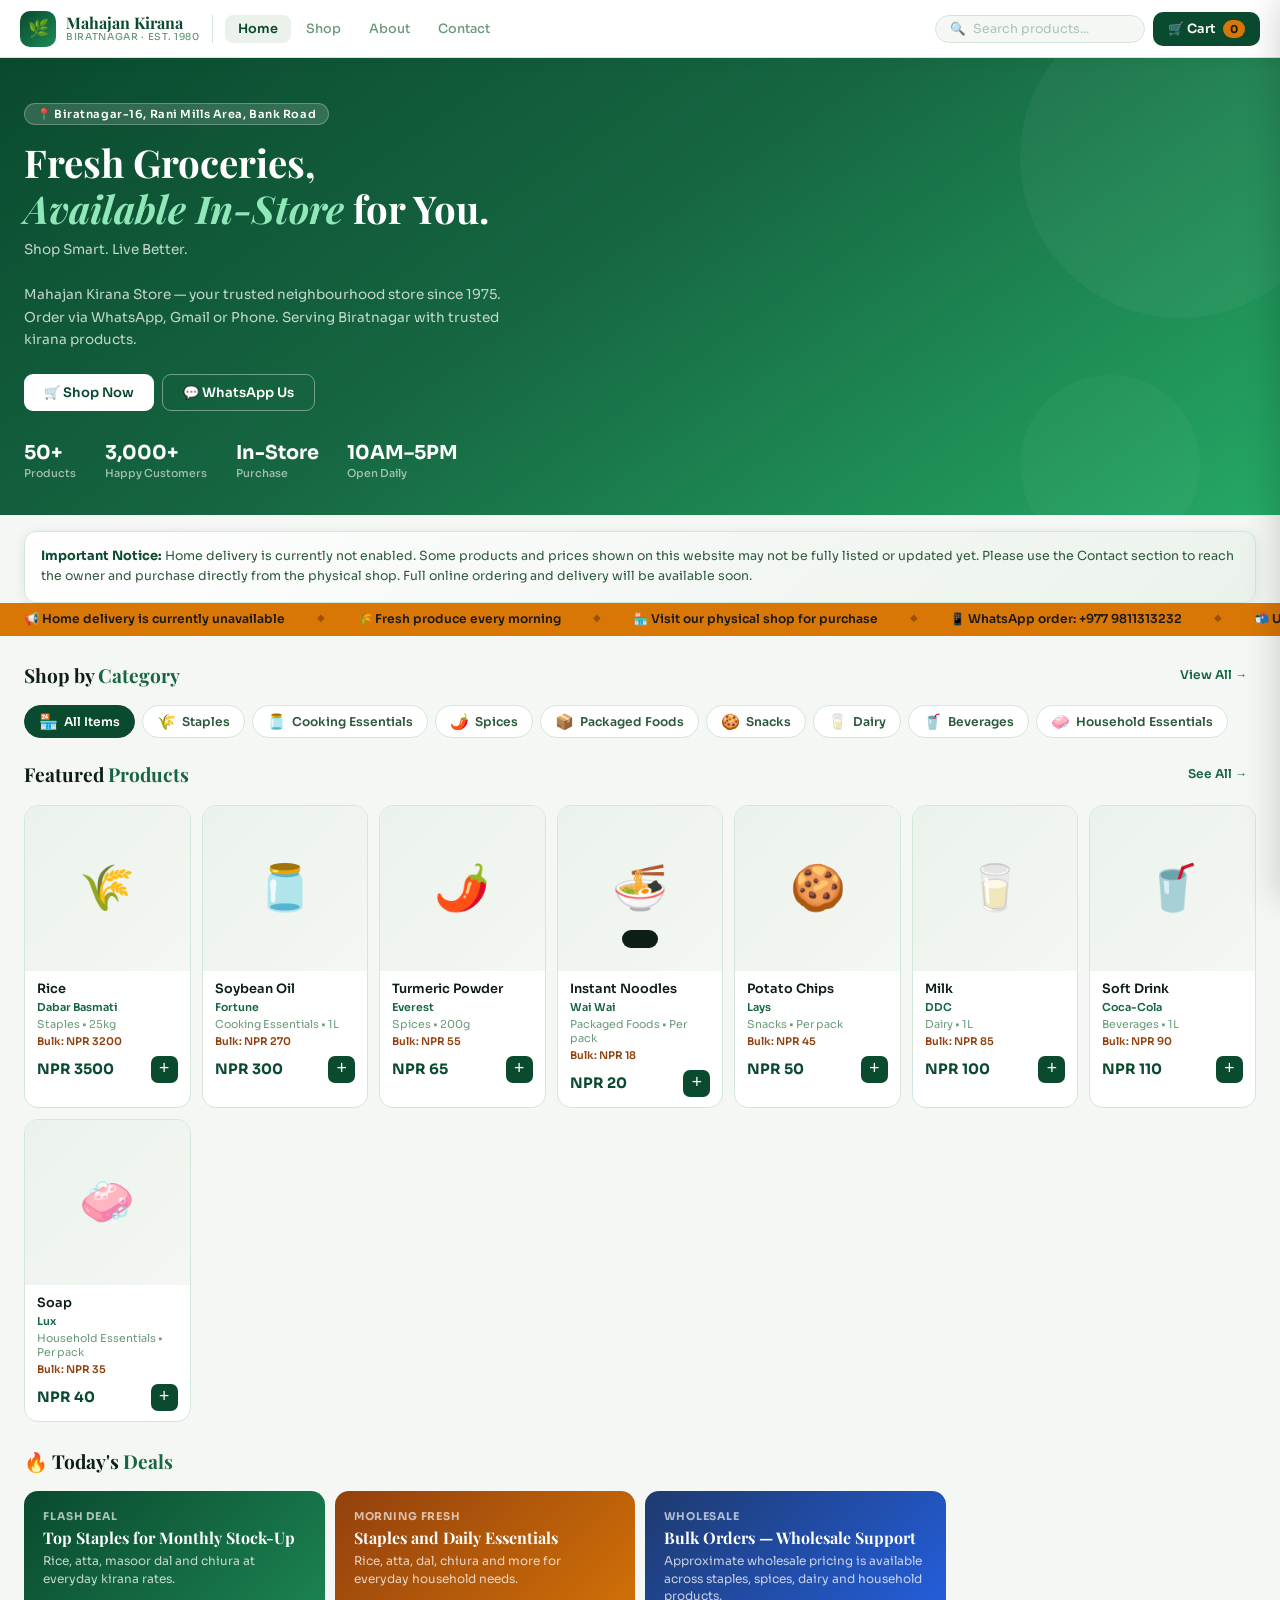
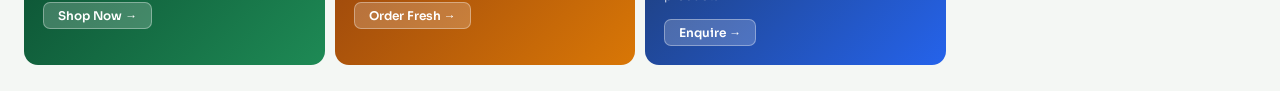
==== index.html @ 5256c262 "first commit" ====
﻿<!DOCTYPE html>
<html lang="en">
<head>
<meta charset="UTF-8">
<meta name="viewport" content="width=device-width, initial-scale=1.0">
<title>Mahajan Kirana Store | Trusted Kirana Shop in Biratnagar</title>
<meta name="description" content="Mahajan Kirana Store is a trusted neighborhood kirana shop in Biratnagar. Browse products, check prices, and contact the owner for in-store purchase and custom orders.">
<meta name="keywords" content="Mahajan Kirana Store, Kirana Store Biratnagar, Grocery Shop Biratnagar, Nepal Kirana, Daily Essentials, Wholesale Grocery">
<meta name="author" content="Mahajan Kirana Store">
<meta name="robots" content="index, follow, max-image-preview:large">
<meta name="theme-color" content="#0A4A2F">
<link rel="canonical" href="index.html">

<meta property="og:type" content="website">
<meta property="og:site_name" content="Mahajan Kirana Store">
<meta property="og:title" content="Mahajan Kirana Store | Trusted Kirana Shop in Biratnagar">
<meta property="og:description" content="Trusted neighborhood kirana store in Biratnagar. Browse products and contact the owner for direct purchase.">
<meta property="og:url" content="index.html">

<meta name="twitter:card" content="summary">
<meta name="twitter:title" content="Mahajan Kirana Store | Trusted Kirana Shop in Biratnagar">
<meta name="twitter:description" content="Browse products and contact Mahajan Kirana Store in Biratnagar for direct purchase.">

<link rel="preconnect" href="https://fonts.googleapis.com">
<link rel="preconnect" href="https://fonts.gstatic.com" crossorigin>
<link rel="stylesheet" href="https://fonts.googleapis.com/css2?family=Sora:wght@300;400;500;600;700;800&family=Playfair+Display:ital,wght@0,600;0,700;1,500&display=swap">

<link rel="stylesheet" href="assets/css/styles.css">
<script type="application/ld+json">
{
  "@context": "https://schema.org",
  "@type": "GroceryStore",
  "name": "Mahajan Kirana Store",
  "address": {
    "@type": "PostalAddress",
    "streetAddress": "Biratnagar-16, Rani Mills Area, Bank Road",
    "addressLocality": "Biratnagar",
    "addressRegion": "Morang",
    "addressCountry": "NP"
  },
  "telephone": "+9779811313232",
  "email": "harshitshahaaai906@gmail.com",
  "openingHours": "Mo-Su 10:00-17:00"
}
</script>
</head>
<body>

<div id="nav">
  <div class="logo-wrap" onclick="go('home')">
    <div class="logo-sq">🌿</div>
    <div>
      <div class="logo-name">Mahajan Kirana</div>
      <div class="logo-tag">Biratnagar · Est. 1980</div>
    </div>
  </div>
  <div class="nav-sep"></div>
  <div class="nav-tabs">
    <button class="ntab on" onclick="go('home',this)">Home</button>
    <button class="ntab" onclick="go('shop',this)">Shop</button>
    <button class="ntab" onclick="go('about',this)">About</button>
    <button class="ntab" onclick="go('contact',this)">Contact</button>
  </div>
  <div class="nav-r">
    <div class="search-pill">🔍 <input id="searchInput" placeholder="Search products..." oninput="onSearch()"></div>
    <button class="cartbtn" onclick="openCart()">🛒 Cart <span class="cbadge" id="cCount">0</span></button>
  </div>
</div>

<!-- CART DRAWER -->
<div class="overlay" id="overlay" onclick="closeCart()"></div>
<div class="drawer" id="drawer">
  <div class="dr-head">
    <h2>🛒 Your Cart</h2>
    <button class="dr-close" onclick="closeCart()">✕</button>
  </div>
  <div class="dr-body" id="drBody"></div>
  <div class="dr-foot" id="drFoot" style="display:none">
    <div class="dr-subtotal">
      <span class="dr-subtotal-label">Order Total</span>
      <span class="dr-subtotal-val" id="drTotal">NPR 0</span>
    </div>
    <div class="dr-delivery" id="drDelivery"></div>
    <div class="order-section-label">Choose how to place your order</div>
    <button class="obtn obtn-wa" onclick="placeOrder('wa')">💬 Order via WhatsApp</button>
    <button class="obtn obtn-gm" onclick="placeOrder('gm')">✉️ Order via Gmail</button>
    <button class="obtn obtn-ph" onclick="placeOrder('ph')">📞 Order via Phone Call</button>
    <div class="dr-note">You'll see a preview of your order message before it's sent. You can edit it anytime.</div>
  </div>
</div>

<!-- ORDER MODAL -->
<div class="modal-wrap" id="modalWrap">
  <div class="modal">
    <div class="modal-icon" id="mIcon"></div>
    <div class="modal-title" id="mTitle"></div>
    <div class="modal-sub" id="mSub"></div>
    <div class="modal-order-id" id="mOrderId"></div>
    <div
      style="font-size:.7rem;color:var(--t3);margin-bottom:.4rem;font-weight:600;text-transform:uppercase;letter-spacing:.07em">
      📋 Your order message preview:</div>
    <div class="modal-msg-preview" id="mPreview"></div>
    <div class="modal-btns" id="mBtns"></div>
  </div>
</div>

<div class="modal-wrap" id="detailWrap">
  <div class="modal">
    <div class="modal-icon" id="dIcon"></div>
    <div class="modal-title" id="dTitle"></div>
    <div class="detail-brand" id="dBrand"></div>
    <div class="detail-meta" id="dMeta"></div>
    <div class="detail-desc" id="dDesc"></div>
    <div class="detail-price-grid">
      <div class="detail-price-card">
        <div class="detail-price-label">Retail Price</div>
        <div class="detail-price-value" id="dRetail"></div>
      </div>
      <div class="detail-price-card">
        <div class="detail-price-label">Wholesale Price</div>
        <div class="detail-price-value" id="dWholesale"></div>
      </div>
    </div>
    <div class="modal-btns">
      <button class="modal-btn modal-btn-ph" id="dAddBtn">Add to Cart</button>
      <button class="modal-btn modal-btn-wa" id="dAskBtn">Ask on WhatsApp</button>
      <button class="modal-btn modal-btn-sec" onclick="closeProductDetail()">Close</button>
    </div>
  </div>
</div>

<!-- TOAST -->
<div class="toast" id="toast"></div>

<!-- HOME PAGE -->
<div class="pg on" id="pg-home">
  <div class="hero">
    <div class="hero-inner">
      <div class="hero-pill">📍 Biratnagar-16, Rani Mills Area, Bank Road</div>
      <h1>Fresh Groceries,<br><i>Available In-Store</i> for You.</h1>
      <p>Shop Smart. Live Better.</p>
      <p>Mahajan Kirana Store — your trusted neighbourhood store since 1975. Order via WhatsApp, Gmail or Phone.
        Serving Biratnagar with trusted kirana products.</p>
      <div class="hero-btns">
        <button class="hbtn hbtn-p" onclick="go('shop')">🛒 Shop Now</button>
        <button class="hbtn hbtn-s" onclick="goWA('Hi, I want to know more about Mahajan Kirana Store!')">💬 WhatsApp
          Us</button>
      </div>
      <div class="hero-stats">
        <div>
          <div class="hstat-n">50+</div>
          <div class="hstat-l">Products</div>
        </div>
        <div>
          <div class="hstat-n">3,000+</div>
          <div class="hstat-l">Happy Customers</div>
        </div>
        <div>
          <div class="hstat-n">In-Store</div>
          <div class="hstat-l">Purchase</div>
        </div>
        <div>
          <div class="hstat-n">10AM–5PM</div>
          <div class="hstat-l">Open Daily</div>
        </div>
      </div>
    </div>
  </div>

  <div class="site-notice">
    <strong>Important Notice:</strong> Home delivery is currently not enabled. Some products and prices shown on this website may not be fully listed or updated yet. Please use the Contact section to reach the owner and purchase directly from the physical shop. Full online ordering and delivery will be available soon.
  </div>

  <div class="ticker">
    <div class="ticker-track">
      <span class="ticker-item">📢 Home delivery is currently unavailable</span><span class="ticker-sep">◆</span>
      <span class="ticker-item">🌾 Fresh produce every morning</span><span class="ticker-sep">◆</span>
      <span class="ticker-item">🏪 Visit our physical shop for purchase</span><span class="ticker-sep">◆</span>
      <span class="ticker-item">📱 WhatsApp order: +977 9811313232</span><span class="ticker-sep">◆</span>
      <span class="ticker-item">📬 Use Contact section to reach owner</span><span class="ticker-sep">◆</span>
      <span class="ticker-item">🌿 100% fresh & quality assured</span><span class="ticker-sep">◆</span>
      <span class="ticker-item">📢 Home delivery is currently unavailable</span><span class="ticker-sep">◆</span>
      <span class="ticker-item">🌾 Fresh produce every morning</span><span class="ticker-sep">◆</span>
      <span class="ticker-item">🏪 Visit our physical shop for purchase</span><span class="ticker-sep">◆</span>
      <span class="ticker-item">📱 WhatsApp order: +977 9811313232</span><span class="ticker-sep">◆</span>
    </div>
  </div>

  <div class="sec">
    <div class="sec-hd">
      <div class="sec-title">Shop by <span>Category</span></div>
      <div class="sec-link" onclick="go('shop')">View All →</div>
    </div>
    <div class="cat-row" id="homeCats"></div>
    <div class="sec-hd" style="margin-top:.3rem">
      <div class="sec-title">Featured <span>Products</span></div>
      <div class="sec-link" onclick="go('shop')">See All →</div>
    </div>
    <div class="pgrid" id="featGrid"></div>
  </div>

  <div class="sec" style="padding-top:0">
    <div class="sec-hd">
      <div class="sec-title">🔥 Today's <span>Deals</span></div>
    </div>
    <div style="display:grid;grid-template-columns:repeat(auto-fill,minmax(240px,1fr));gap:10px">
      <div style="background:linear-gradient(135deg,#0A4A2F,#1e8a55);border-radius:14px;padding:1.2rem;color:#fff">
        <div
          style="font-size:.67rem;font-weight:700;opacity:.65;text-transform:uppercase;letter-spacing:.08em;margin-bottom:4px">
          Flash Deal</div>
        <div style="font-family:'Playfair Display',serif;font-size:1rem;font-weight:700;margin-bottom:4px">Top Staples
          for Monthly Stock-Up</div>
        <div style="font-size:.75rem;opacity:.75;margin-bottom:.9rem;line-height:1.45">Rice, atta, masoor dal and
          chiura at everyday kirana rates.</div>
        <button onclick="go('shop')"
          style="background:rgba(255,255,255,.2);border:1px solid rgba(255,255,255,.35);color:#fff;border-radius:7px;padding:5px 14px;font-size:.75rem;font-weight:600;cursor:pointer;font-family:'Sora',sans-serif">Shop
          Now →</button>
        <div
          style="position:absolute;top:10px;right:10px;background:rgba(255,255,255,.18);border-radius:5px;padding:2px 8px;font-size:.62rem;color:#fff;font-weight:600">
          TODAY</div>
      </div>
      <div style="background:linear-gradient(135deg,#92400E,#D97706);border-radius:14px;padding:1.2rem;color:#fff">
        <div
          style="font-size:.67rem;font-weight:700;opacity:.65;text-transform:uppercase;letter-spacing:.08em;margin-bottom:4px">
          Morning Fresh</div>
        <div style="font-family:'Playfair Display',serif;font-size:1rem;font-weight:700;margin-bottom:4px">Staples and
          Daily Essentials</div>
        <div style="font-size:.75rem;opacity:.75;margin-bottom:.9rem;line-height:1.45">Rice, atta, dal, chiura and more
          for everyday household needs.</div>
        <button onclick="filterGo('staples')"
          style="background:rgba(255,255,255,.2);border:1px solid rgba(255,255,255,.35);color:#fff;border-radius:7px;padding:5px 14px;font-size:.75rem;font-weight:600;cursor:pointer;font-family:'Sora',sans-serif">Order
          Fresh →</button>
      </div>
      <div style="background:linear-gradient(135deg,#1e3a6e,#2563EB);border-radius:14px;padding:1.2rem;color:#fff">
        <div
          style="font-size:.67rem;font-weight:700;opacity:.65;text-transform:uppercase;letter-spacing:.08em;margin-bottom:4px">
          Wholesale</div>
        <div style="font-family:'Playfair Display',serif;font-size:1rem;font-weight:700;margin-bottom:4px">Bulk Orders —
          Wholesale Support</div>
        <div style="font-size:.75rem;opacity:.75;margin-bottom:.9rem;line-height:1.45">Approximate wholesale pricing is
          available across staples, spices, dairy and household products.</div>
        <button onclick="goWA('Hi, I want to enquire about bulk/wholesale pricing at Mahajan Kirana Store.')"
          style="background:rgba(255,255,255,.2);border:1px solid rgba(255,255,255,.35);color:#fff;border-radius:7px;padding:5px 14px;font-size:.75rem;font-weight:600;cursor:pointer;font-family:'Sora',sans-serif">Enquire
          →</button>
      </div>
    </div>
  </div>
</div>

<!-- SHOP PAGE -->
<div class="pg" id="pg-shop">
  <div class="sec">
    <div class="sec-hd">
      <div class="sec-title">All <span>Products</span></div>
      <div id="shopCount" style="font-size:.75rem;color:var(--t3);font-weight:500"></div>
    </div>
    <div class="cat-row" id="shopCats"></div>
    <div class="pricing-note" id="pricingNote"></div>
    <div class="pgrid" id="shopGrid"></div>
  </div>
</div>

<!-- ABOUT PAGE -->
<div class="pg" id="pg-about">
  <div class="about-page">
    <div class="about-hero-card">
      <div class="about-kicker">🌿 Est. 1975 · Biratnagar, Nepal</div>
      <div class="about-main-title">Three Generations. One <em>Unbreakable</em> Promise.</div>
      <div class="about-hero-copy">Mahajan Kirana Store began with a simple idea: serve every family with honesty, fairness, and care. That same spirit still shapes everything we do today, from the shop counter to online ordering.</div>
      <div class="about-pill-row">
        <div class="about-pill">50 Years of Trust</div>
        <div class="about-pill">Family-Run Since 1975</div>
        <div class="about-pill">Serving Biratnagar Daily</div>
      </div>
    </div>

    <div class="about-grid">
      <div class="ccard">
        <div class="ccard-title">Our Story</div>
        <div class="about-card-copy">
          <p>In 1975, <strong>Mahesh Shah</strong> started Mahajan Kirana as a small neighbourhood store built on hard work, honest pricing, and genuine customer care.</p>
          <div class="about-highlight">"Every Customer is Family" is the founding belief that still guides the store.</div>
          <p>Over time, <strong>Harendra Prasad Shah</strong> expanded the business, widened the product range, and built strong trust with families across Biratnagar.</p>
          <p>Today, <strong>Harshit Shah</strong> is carrying that legacy forward online, making ordering faster and easier while keeping the same local warmth.</p>
        </div>
      </div>

      <div class="ccard">
        <div class="ccard-title">Our Journey</div>
        <div class="about-timeline">
          <div class="about-line">
            <div class="about-line-year">1975 · The Beginning</div>
            <div class="about-line-title">Mahesh Shah Opens the First Shop</div>
            <div class="about-line-copy">A humble kirana counter with a promise of fair prices and respectful service.</div>
          </div>
          <div class="about-line">
            <div class="about-line-year">1990s · Expansion</div>
            <div class="about-line-title">Growing With the Community</div>
            <div class="about-line-copy">The store expanded its range and became a daily stop for families across Biratnagar.</div>
          </div>
          <div class="about-line">
            <div class="about-line-year">Today · Digital Era</div>
            <div class="about-line-title">Mahajan Kirana Goes Online</div>
            <div class="about-line-copy">The same trusted experience now continues through the website, cart, and WhatsApp ordering.</div>
          </div>
        </div>
      </div>
    </div>

    <div class="ccard">
      <div class="ccard-title">Three Generations, One Store</div>
      <div class="about-grid three">
        <div class="about-person">
          <div class="about-person-tag">Founder</div>
          <div class="about-person-name">Mahesh Shah</div>
          <div class="about-person-role">1st Generation · Est. 1975</div>
          <div class="about-person-desc">Built the foundation of Mahajan Kirana with honesty, discipline, and care for every customer.</div>
        </div>
        <div class="about-person">
          <div class="about-person-tag">Owner</div>
          <div class="about-person-name">Harendra Prasad Shah</div>
          <div class="about-person-role">2nd Generation · Current Owner</div>
          <div class="about-person-desc">Expanded the store, strengthened community trust, and kept quality and pricing dependable.</div>
        </div>
        <div class="about-person">
          <div class="about-person-tag">Digital</div>
          <div class="about-person-name">Harshit Shah</div>
          <div class="about-person-role">3rd Generation · Website Builder</div>
          <div class="about-person-desc">Bringing the family business into the digital age while preserving the same local experience.</div>
        </div>
      </div>
    </div>

    <div class="ccard">
      <div class="ccard-title">What We Stand For</div>
      <div class="about-grid three">
        <div class="about-value">
          <div class="about-value-title">Trust First</div>
          <div class="about-value-desc">We keep our word and serve customers honestly.</div>
        </div>
        <div class="about-value">
          <div class="about-value-title">Fair Prices</div>
          <div class="about-value-desc">Families should always feel they are getting real value.</div>
        </div>
        <div class="about-value">
          <div class="about-value-title">Fresh Quality</div>
          <div class="about-value-desc">We stock what we would confidently bring to our own home.</div>
        </div>
      </div>
    </div>

    <div class="ccard about-quote">
      <div class="about-quote-text">"Every Customer is <em>Family</em>."</div>
      <div class="about-quote-by">Mahesh Shah · Founder, Mahajan Kirana Store</div>
    </div>
  </div>
</div>

<!-- CONTACT PAGE -->
<div class="pg" id="pg-contact">
  <div class="contact-wrap">
    <div style="padding-top:.4rem;margin-bottom:1.1rem">
      <div class="sec-title" style="font-size:1.3rem;margin-bottom:.3rem">Get in <span
          style="color:var(--g2)">Touch</span></div>
      <p style="font-size:.8rem;color:var(--t3);line-height:1.6">Visit us, call us, or order directly via WhatsApp or
        email — we're always here for you.</p>
    </div>
    <div class="ccard">
      <div class="ccard-title">🏪 Mahajan Kirana Store</div>
      <div class="cinfo-row">
        <div class="cinfo-ic">📍</div>
        <div>
          <div class="cinfo-lbl">Address</div>
          <div class="cinfo-val">Biratnagar-16, Rani Mills Area, Bank Road, Morang, Nepal</div>
        </div>
      </div>
      <div class="cinfo-row">
        <div class="cinfo-ic">📞</div>
        <div>
          <div class="cinfo-lbl">Phone / WhatsApp</div>
          <div class="cinfo-val">+977 9811313232</div>
        </div>
      </div>
      <div class="cinfo-row">
        <div class="cinfo-ic">✉️</div>
        <div>
          <div class="cinfo-lbl">Email</div>
          <div class="cinfo-val">harshitshahaaai906@gmail.com</div>
        </div>
      </div>
      <div class="cinfo-row">
        <div class="cinfo-ic">🕐</div>
        <div>
          <div class="cinfo-lbl">Hours</div>
          <div class="cinfo-val">10:00 AM – 5:00 PM · Open Every Day</div>
        </div>
      </div>
      <div class="cinfo-row">
        <div class="cinfo-ic">🚚</div>
        <div>
          <div class="cinfo-lbl">Delivery</div>
          <div class="cinfo-val">Home delivery is currently unavailable. Please contact the owner and purchase from the physical shop.</div>
        </div>
      </div>
    </div>
    <div class="ccard">
      <div class="ccard-title">📍 Our Location</div>
      <div class="map-box">
        <iframe class="map-frame"
          src="https://www.google.com/maps?q=Mahajan%20Kirana%20Store%2C%20Biratnagar-16%2C%20Rani%20Mills%20Area%2C%20Bank%20Road%2C%20Morang%2C%20Nepal&output=embed"
          title="Mahajan Kirana Store location map" loading="lazy" referrerpolicy="no-referrer-when-downgrade"
          allowfullscreen></iframe>
      </div>
      <div class="cbtn-row">
        <button class="cbtn cbtn-map" onclick="openMap()">Open Map</button>
        <button class="cbtn cbtn-wa" onclick="goWA('Hi, I want to visit or order from Mahajan Kirana Store!')">💬
          WhatsApp</button>
        <button class="cbtn cbtn-call" onclick="callStore()">📞 Call Now</button>
        <button class="cbtn cbtn-mail" onclick="emailStore()">✉️ Email Us</button>
      </div>
    </div>
    <div class="ccard">
      <div class="ccard-title">📦 Place a Direct Order</div>
      <p style="font-size:.78rem;color:var(--t3);margin-bottom:.9rem;line-height:1.55">Want to order without browsing?
        Tell us what you need and we'll arrange it for you.</p>
      <div class="cbtn-row" style="flex-direction:column">
        <button class="cbtn cbtn-wa" style="width:100%"
          onclick="goWA('Hi Mahajan Kirana, I want to place a custom order. Please help me!')">💬 Custom Order via
          WhatsApp</button>
        <button class="cbtn cbtn-mail" style="width:100%;margin-top:4px" onclick="emailDirectOrder()">✉️ Custom Order
          via Email</button>
      </div>
    </div>
  </div>
</div>

<script src="assets/js/script.js"></script>
</body>
</html>
---- assets/css/styles.css ----
﻿  * {
    margin: 0;
    padding: 0;
    box-sizing: border-box
  }

  :root {
    --g1: #0A4A2F;
    --g2: #166641;
    --g3: #1e8a55;
    --amber: #D97706;
    --amber-l: #FEF3C7;
    --amber-d: #92400E;
    --red: #DC2626;
    --red-l: #FEF2F2;
    --bg: #F4F7F4;
    --bg2: #FFFFFF;
    --bg3: #EBF2EB;
    --t1: #0D1F14;
    --t2: #2D5A3D;
    --t3: #6B9A7A;
    --t4: #A8C5B0;
    --bdr: #D1E8D8;
    --r: 14px;
    --r2: 10px;
    --r3: 7px;
    --sh: 0 2px 12px rgba(10, 74, 47, 0.09);
    --sh2: 0 8px 28px rgba(10, 74, 47, 0.16);
  }

  body {
    font-family: 'Sora', sans-serif;
    background: var(--bg);
    color: var(--t1);
    min-height: 100vh;
    overflow-x: hidden;
    font-size: 14px;
  }

  /* SCROLLBAR */
  ::-webkit-scrollbar {
    width: 3px;
    height: 3px
  }

  ::-webkit-scrollbar-thumb {
    background: var(--bdr);
    border-radius: 99px
  }

  /* ===== NAV ===== */
  #nav {
    position: sticky;
    top: 0;
    z-index: 200;
    background: var(--bg2);
    border-bottom: 1px solid var(--bdr);
    height: 58px;
    display: flex;
    align-items: center;
    padding: 0 20px;
    gap: 12px;
    box-shadow: var(--sh)
  }

  .logo-wrap {
    display: flex;
    align-items: center;
    gap: 10px;
    cursor: pointer;
    flex-shrink: 0
  }

  .logo-sq {
    width: 36px;
    height: 36px;
    border-radius: 10px;
    background: linear-gradient(135deg, var(--g1), var(--g3));
    display: flex;
    align-items: center;
    justify-content: center;
    font-size: 17px
  }

  .logo-name {
    font-family: 'Playfair Display', serif;
    font-size: 1rem;
    font-weight: 700;
    color: var(--g1);
    line-height: 1.1
  }

  .logo-tag {
    font-size: 0.6rem;
    font-weight: 500;
    color: var(--t3);
    letter-spacing: 0.07em;
    text-transform: uppercase
  }

  .nav-sep {
    width: 1px;
    height: 28px;
    background: var(--bdr);
    flex-shrink: 0
  }

  .nav-tabs {
    display: flex;
    gap: 2px;
    flex: 1
  }

  .ntab {
    padding: 6px 13px;
    border-radius: 8px;
    border: none;
    background: none;
    font-family: 'Sora', sans-serif;
    font-size: 0.8rem;
    font-weight: 500;
    color: var(--t3);
    cursor: pointer;
    transition: all .16s;
    white-space: nowrap
  }

  .ntab:hover {
    background: var(--bg3);
    color: var(--t2)
  }

  .ntab.on {
    background: var(--bg3);
    color: var(--g1);
    font-weight: 600
  }

  .nav-r {
    display: flex;
    align-items: center;
    gap: 8px;
    margin-left: auto;
    flex-shrink: 0
  }

  .search-pill {
    display: flex;
    align-items: center;
    gap: 7px;
    background: var(--bg);
    border: 1px solid var(--bdr);
    border-radius: 999px;
    padding: 5px 14px;
    font-size: 0.78rem;
    color: var(--t3);
    cursor: pointer;
    transition: border .15s;
    min-width: 160px
  }

  .search-pill:hover {
    border-color: var(--g2)
  }

  .search-pill input {
    border: none;
    background: none;
    font-family: 'Sora', sans-serif;
    font-size: 0.78rem;
    color: var(--t1);
    width: 100%;
    outline: none
  }

  .search-pill input::placeholder {
    color: var(--t4)
  }

  .cartbtn {
    display: flex;
    align-items: center;
    gap: 7px;
    background: var(--g1);
    color: #fff;
    border: none;
    border-radius: 10px;
    padding: 8px 15px;
    font-family: 'Sora', sans-serif;
    font-size: 0.8rem;
    font-weight: 600;
    cursor: pointer;
    transition: all .16s;
    position: relative
  }

  .cartbtn:hover {
    background: var(--g2);
    transform: translateY(-1px)
  }

  .cbadge {
    background: var(--amber);
    color: #1a1a1a;
    border-radius: 999px;
    padding: 1px 7px;
    font-size: 0.68rem;
    font-weight: 700;
    min-width: 20px;
    text-align: center;
    line-height: 16px
  }

  /* ===== PAGES ===== */
  .pg {
    display: none
  }

  .pg.on {
    display: block;
    animation: pgIn .28s ease
  }

  @keyframes pgIn {
    from {
      opacity: 0;
      transform: translateY(5px)
    }

    to {
      opacity: 1;
      transform: translateY(0)
    }
  }

  /* ===== HERO ===== */
  .hero {
    background: linear-gradient(145deg, var(--g1) 0%, var(--g2) 45%, #25a865 100%);
    padding: 2.8rem 1.5rem 2.2rem;
    position: relative;
    overflow: hidden
  }

  .hero::after {
    content: '';
    position: absolute;
    right: -60px;
    top: -60px;
    width: 320px;
    height: 320px;
    border-radius: 50%;
    background: rgba(255, 255, 255, 0.04);
    pointer-events: none
  }

  .hero::before {
    content: '';
    position: absolute;
    right: 80px;
    bottom: -40px;
    width: 180px;
    height: 180px;
    border-radius: 50%;
    background: rgba(255, 255, 255, 0.03);
    pointer-events: none
  }

  .hero-inner {
    position: relative;
    max-width: 680px
  }

  .hero-pill {
    display: inline-flex;
    align-items: center;
    gap: 5px;
    background: rgba(255, 255, 255, 0.15);
    border: 1px solid rgba(255, 255, 255, 0.25);
    border-radius: 999px;
    padding: 3px 12px;
    font-size: 0.7rem;
    font-weight: 600;
    color: #fff;
    margin-bottom: .9rem;
    letter-spacing: .05em
  }

  .hero h1 {
    font-family: 'Playfair Display', serif;
    font-size: clamp(1.6rem, 3.5vw, 2.4rem);
    color: #fff;
    line-height: 1.2;
    margin-bottom: .5rem
  }

  .hero h1 i {
    font-style: italic;
    color: #90e8b8
  }

  .hero p {
    color: rgba(255, 255, 255, .75);
    font-size: .85rem;
    line-height: 1.65;
    margin-bottom: 1.4rem;
    max-width: 480px
  }

  .hero-btns {
    display: flex;
    gap: 8px;
    flex-wrap: wrap
  }

  .hbtn {
    padding: 9px 20px;
    border-radius: 9px;
    font-family: 'Sora', sans-serif;
    font-size: .82rem;
    font-weight: 600;
    cursor: pointer;
    border: none;
    transition: all .16s
  }

  .hbtn-p {
    background: #fff;
    color: var(--g1)
  }

  .hbtn-p:hover {
    background: var(--amber-l);
    transform: translateY(-1px)
  }

  .hbtn-s {
    background: transparent;
    color: #fff;
    border: 1.5px solid rgba(255, 255, 255, .4)
  }

  .hbtn-s:hover {
    background: rgba(255, 255, 255, .12)
  }

  .hero-stats {
    display: flex;
    gap: 1.8rem;
    margin-top: 1.8rem;
    flex-wrap: wrap
  }

  .hstat-n {
    font-size: 1.2rem;
    font-weight: 700;
    color: #fff
  }

  .hstat-l {
    font-size: .68rem;
    color: rgba(255, 255, 255, .6);
    margin-top: 1px;
    font-weight: 500
  }

  /* PROMO TICKER */
  .ticker {
    background: var(--amber);
    padding: .55rem 1.5rem;
    display: flex;
    align-items: center;
    gap: .5rem;
    overflow: hidden
  }

  .ticker-track {
    display: flex;
    gap: 2rem;
    animation: tick 22s linear infinite;
    white-space: nowrap
  }

  @keyframes tick {
    0% {
      transform: translateX(0)
    }

    100% {
      transform: translateX(-50%)
    }
  }

  .ticker-item {
    display: flex;
    align-items: center;
    gap: 6px;
    font-size: .76rem;
    font-weight: 600;
    color: #1a1a1a
  }

  .ticker-sep {
    color: rgba(0, 0, 0, .3);
    font-size: .65rem
  }

  /* SECTION */
  .sec {
    padding: 1.6rem 1.5rem
  }

  .sec-hd {
    display: flex;
    align-items: center;
    justify-content: space-between;
    margin-bottom: 1.1rem
  }

  .sec-title {
    font-family: 'Playfair Display', serif;
    font-size: 1.2rem;
    font-weight: 700;
    color: var(--t1)
  }

  .sec-title span {
    color: var(--g2)
  }

  .sec-link {
    font-size: .76rem;
    font-weight: 600;
    color: var(--g2);
    cursor: pointer;
    padding: 4px 9px;
    border-radius: 6px;
    transition: background .14s
  }

  .sec-link:hover {
    background: var(--bg3)
  }

  /* CATEGORY CHIPS */
  .cat-row {
    display: flex;
    gap: 7px;
    overflow-x: auto;
    padding-bottom: 4px;
    scrollbar-width: none;
    -ms-overflow-style: none;
    margin-bottom: 1.2rem
  }

  .cat-row::-webkit-scrollbar {
    display: none
  }

  .cchip {
    display: flex;
    align-items: center;
    gap: 6px;
    padding: 6px 14px;
    border-radius: 999px;
    border: 1.5px solid var(--bdr);
    background: var(--bg2);
    font-size: .76rem;
    font-weight: 600;
    color: var(--t2);
    cursor: pointer;
    transition: all .15s;
    white-space: nowrap;
    flex-shrink: 0
  }

  .cchip:hover {
    border-color: var(--g2);
    color: var(--g1);
    background: var(--bg3)
  }

  .cchip.on {
    border-color: var(--g1);
    background: var(--g1);
    color: #fff
  }

  .cchip-icon {
    font-size: .95rem
  }

  /* PRODUCT GRID */
  .pgrid {
    display: grid;
    grid-template-columns: repeat(auto-fill, minmax(148px, 1fr));
    gap: 11px
  }

  .pcard {
    background: var(--bg2);
    border: 1px solid var(--bdr);
    border-radius: var(--r);
    overflow: hidden;
    cursor: pointer;
    transition: all .2s;
    position: relative
  }

  .pcard:hover {
    transform: translateY(-3px);
    box-shadow: var(--sh2);
    border-color: var(--g3)
  }

  .pcard-img {
    width: 100%;
    aspect-ratio: 1/1;
    background: linear-gradient(135deg, var(--bg3), var(--bg));
    display: flex;
    align-items: center;
    justify-content: center;
    font-size: 2.8rem;
    position: relative
  }

  .pbadge {
    position: absolute;
    top: 7px;
    left: 7px;
    border-radius: 999px;
    padding: 2px 8px;
    font-size: .63rem;
    font-weight: 700;
    line-height: 1.4
  }

  .pbadge-sale {
    background: var(--red);
    color: #fff
  }

  .pbadge-new {
    background: var(--g1);
    color: #fff
  }

  .pbadge-hot {
    background: var(--amber);
    color: #1a1a1a
  }

  .pbadge-fresh {
    background: #0891b2;
    color: #fff
  }

  .pcard-body {
    padding: .65rem .75rem
  }

  .pcard-name {
    font-size: .8rem;
    font-weight: 600;
    color: var(--t1);
    margin-bottom: 2px;
    line-height: 1.3
  }

  .pcard-brand {
    font-size: .68rem;
    color: var(--g2);
    font-weight: 600;
    margin-bottom: 3px
  }

  .pcard-unit {
    font-size: .68rem;
    color: var(--t3);
    margin-bottom: .3rem
  }

  .pcard-wholesale {
    font-size: .66rem;
    color: var(--amber-d);
    font-weight: 600;
    margin-bottom: .45rem
  }

  .pcard-bot {
    display: flex;
    align-items: center;
    justify-content: space-between
  }

  .pcard-price {
    font-size: .9rem;
    font-weight: 700;
    color: var(--g1)
  }

  .pcard-old {
    font-size: .68rem;
    color: var(--t4);
    text-decoration: line-through;
    margin-left: 3px
  }

  .addbtn {
    width: 27px;
    height: 27px;
    border-radius: 7px;
    background: var(--g1);
    border: none;
    color: #fff;
    font-size: 1.1rem;
    cursor: pointer;
    display: flex;
    align-items: center;
    justify-content: center;
    transition: all .15s;
    line-height: 1;
    flex-shrink: 0
  }

  .addbtn:hover {
    background: var(--g2);
    transform: scale(1.1)
  }

  .addbtn:active {
    transform: scale(.92)
  }

  .qctrl {
    display: flex;
    align-items: center;
    gap: 4px;
    flex-shrink: 0
  }

  .qbtn {
    width: 25px;
    height: 25px;
    border-radius: 6px;
    border: 1px solid var(--bdr);
    background: var(--bg);
    cursor: pointer;
    font-size: .85rem;
    font-weight: 700;
    color: var(--t1);
    font-family: 'Sora', sans-serif;
    transition: all .14s;
    line-height: 1
  }

  .qbtn:hover {
    background: var(--bg3);
    border-color: var(--g3)
  }

  .qnum {
    font-size: .8rem;
    font-weight: 700;
    min-width: 17px;
    text-align: center;
    color: var(--g1)
  }

  /* EMPTY STATE */
  .empty-state {
    text-align: center;
    padding: 3rem 1rem;
    color: var(--t3)
  }

  .empty-icon {
    font-size: 2.8rem;
    margin-bottom: .5rem
  }

  .pricing-note {
    background: var(--amber-l);
    border: 1px solid #f5d58f;
    color: var(--amber-d);
    border-radius: 10px;
    padding: .75rem .9rem;
    font-size: .73rem;
    line-height: 1.55;
    margin-bottom: 1rem
  }

  .site-notice {
    background: linear-gradient(135deg, var(--bg2), var(--bg3));
    border: 1px solid var(--bdr);
    color: var(--t2);
    border-radius: 12px;
    padding: .9rem 1rem;
    margin: 1rem 1.5rem 0;
    line-height: 1.6;
    font-size: .78rem;
    box-shadow: var(--sh);
  }

  .site-notice strong {
    font-size: .8rem;
    color: var(--g1);
  }

  /* ===== CART DRAWER ===== */
  .overlay {
    position: fixed;
    inset: 0;
    background: rgba(0, 0, 0, .42);
    z-index: 400;
    opacity: 0;
    pointer-events: none;
    transition: opacity .25s
  }

  .overlay.on {
    opacity: 1;
    pointer-events: all
  }

  .drawer {
    position: fixed;
    right: 0;
    top: 0;
    bottom: 0;
    width: min(420px, 100vw);
    background: var(--bg2);
    z-index: 401;
    transform: translateX(100%);
    transition: transform .3s cubic-bezier(.4, 0, .2, 1);
    display: flex;
    flex-direction: column;
    box-shadow: -6px 0 30px rgba(0, 0, 0, .14)
  }

  .drawer.on {
    transform: translateX(0)
  }

  .dr-head {
    padding: 1.1rem 1.4rem;
    border-bottom: 1px solid var(--bdr);
    display: flex;
    align-items: center;
    justify-content: space-between
  }

  .dr-head h2 {
    font-family: 'Playfair Display', serif;
    font-size: 1.05rem;
    font-weight: 700;
    display: flex;
    align-items: center;
    gap: 7px
  }

  .dr-close {
    width: 30px;
    height: 30px;
    border-radius: 7px;
    border: 1px solid var(--bdr);
    background: none;
    cursor: pointer;
    font-size: 1rem;
    color: var(--t2);
    transition: all .14s;
    display: flex;
    align-items: center;
    justify-content: center
  }

  .dr-close:hover {
    background: var(--bg3)
  }

  .dr-body {
    flex: 1;
    overflow-y: auto;
    padding: 1rem 1.4rem
  }

  .ci {
    display: flex;
    gap: 10px;
    align-items: center;
    padding: 10px 0;
    border-bottom: 1px solid var(--bdr)
  }

  .ci:last-child {
    border: none
  }

  .ci-img {
    width: 46px;
    height: 46px;
    border-radius: 10px;
    background: var(--bg3);
    display: flex;
    align-items: center;
    justify-content: center;
    font-size: 1.6rem;
    flex-shrink: 0
  }

  .ci-info {
    flex: 1;
    min-width: 0
  }

  .ci-name {
    font-size: .8rem;
    font-weight: 600;
    color: var(--t1);
    white-space: nowrap;
    overflow: hidden;
    text-overflow: ellipsis
  }

  .ci-price {
    font-size: .75rem;
    color: var(--g2);
    font-weight: 600;
    margin-top: 2px
  }

  .ci-del {
    background: none;
    border: none;
    cursor: pointer;
    color: var(--t4);
    font-size: .9rem;
    padding: 4px;
    border-radius: 5px;
    transition: color .14s;
    flex-shrink: 0
  }

  .ci-del:hover {
    color: var(--red)
  }

  .dr-foot {
    padding: 1.1rem 1.4rem;
    border-top: 1px solid var(--bdr);
    background: var(--bg2)
  }

  .dr-subtotal {
    display: flex;
    justify-content: space-between;
    align-items: center;
    margin-bottom: .4rem
  }

  .dr-subtotal-label {
    font-size: .78rem;
    color: var(--t3)
  }

  .dr-subtotal-val {
    font-size: 1rem;
    font-weight: 700;
    color: var(--g1)
  }

  .dr-delivery {
    font-size: .72rem;
    color: var(--t3);
    margin-bottom: 1rem;
    text-align: right
  }

  .dr-delivery.free {
    color: var(--g2);
    font-weight: 600
  }

  .order-section-label {
    font-size: .7rem;
    font-weight: 600;
    color: var(--t3);
    text-transform: uppercase;
    letter-spacing: .07em;
    margin-bottom: .55rem
  }

  .obtn {
    width: 100%;
    padding: 11px;
    border-radius: 10px;
    font-family: 'Sora', sans-serif;
    font-size: .83rem;
    font-weight: 700;
    cursor: pointer;
    border: none;
    display: flex;
    align-items: center;
    justify-content: center;
    gap: 8px;
    transition: all .17s;
    margin-bottom: 7px
  }

  .obtn-wa {
    background: #25D366;
    color: #fff
  }

  .obtn-wa:hover {
    background: #1ab956;
    transform: translateY(-1px)
  }

  .obtn-gm {
    background: var(--bg);
    border: 1.5px solid var(--bdr);
    color: var(--t1)
  }

  .obtn-gm:hover {
    border-color: var(--g2);
    color: var(--g1);
    background: var(--bg3);
    transform: translateY(-1px)
  }

  .obtn-ph {
    background: var(--g1);
    color: #fff
  }

  .obtn-ph:hover {
    background: var(--g2);
    transform: translateY(-1px)
  }

  .dr-note {
    font-size: .68rem;
    color: var(--t4);
    text-align: center;
    margin-top: .4rem;
    line-height: 1.5
  }

  /* ===== CONTACT PAGE ===== */
  .contact-wrap {
    max-width: 660px;
    margin: 0 auto;
    padding: 1.6rem 1.5rem
  }

  .ccard {
    background: var(--bg2);
    border: 1px solid var(--bdr);
    border-radius: var(--r);
    padding: 1.2rem 1.4rem;
    margin-bottom: 1rem;
    box-shadow: var(--sh)
  }

  .ccard-title {
    font-family: 'Playfair Display', serif;
    font-size: 1rem;
    font-weight: 700;
    margin-bottom: .9rem;
    color: var(--t1)
  }

  .cinfo-row {
    display: flex;
    align-items: flex-start;
    gap: 10px;
    padding: 8px 0;
    border-bottom: 1px solid var(--bdr)
  }

  .cinfo-row:last-child {
    border: none
  }

  .cinfo-ic {
    width: 33px;
    height: 33px;
    border-radius: 8px;
    background: var(--bg3);
    display: flex;
    align-items: center;
    justify-content: center;
    font-size: .95rem;
    flex-shrink: 0;
    margin-top: 1px
  }

  .cinfo-lbl {
    font-size: .67rem;
    color: var(--t3);
    font-weight: 500;
    margin-bottom: 2px;
    text-transform: uppercase;
    letter-spacing: .06em
  }

  .cinfo-val {
    font-size: .83rem;
    font-weight: 600;
    color: var(--t1)
  }

  .map-box {
    border-radius: 10px;
    height: 220px;
    overflow: hidden;
    border: 1px solid var(--bdr);
    margin-bottom: 1rem;
    transition: all .16s;
    background: var(--bg3)
  }

  .map-box:hover {
    border-color: var(--g2);
    box-shadow: var(--sh)
  }

  .map-frame {
    width: 100%;
    height: 100%;
    border: 0;
    display: block
  }

  .cbtn-row {
    display: flex;
    gap: 8px;
    flex-wrap: wrap
  }

  .cbtn {
    flex: 1;
    padding: 10px 12px;
    border-radius: 9px;
    font-family: 'Sora', sans-serif;
    font-size: .8rem;
    font-weight: 600;
    cursor: pointer;
    border: none;
    transition: all .16s;
    display: flex;
    align-items: center;
    justify-content: center;
    gap: 6px;
    min-width: 130px
  }

  .cbtn-wa {
    background: #25D366;
    color: #fff
  }

  .cbtn-wa:hover {
    background: #1ab956
  }

  .cbtn-call {
    background: var(--g1);
    color: #fff
  }

  .cbtn-call:hover {
    background: var(--g2)
  }

  .cbtn-mail {
    background: var(--bg);
    border: 1.5px solid var(--bdr);
    color: var(--t1)
  }

  .cbtn-mail:hover {
    border-color: var(--g2);
    color: var(--g1)
  }

  .cbtn-map {
    background: var(--amber);
    color: #1a1a1a
  }

  .cbtn-map:hover {
    background: #ea9a20
  }

  /* ===== ABOUT PAGE ===== */
  .about-page {
    max-width: 900px;
    margin: 0 auto;
    padding: 1.6rem 1.5rem
  }

  .about-hero-card {
    background: linear-gradient(145deg, var(--g1) 0%, var(--g2) 45%, #25a865 100%);
    color: #fff;
    border-radius: 18px;
    padding: 1.8rem 1.5rem;
    box-shadow: var(--sh2);
    position: relative;
    overflow: hidden;
    margin-bottom: 1rem
  }

  .about-hero-card::before,
  .about-hero-card::after {
    content: '';
    position: absolute;
    border-radius: 50%;
    background: rgba(255, 255, 255, .05)
  }

  .about-hero-card::before {
    width: 260px;
    height: 260px;
    top: -120px;
    right: -90px
  }

  .about-hero-card::after {
    width: 170px;
    height: 170px;
    bottom: -80px;
    left: -40px
  }

  .about-hero-card>* {
    position: relative
  }

  .about-kicker {
    display: inline-flex;
    align-items: center;
    gap: 6px;
    background: rgba(255, 255, 255, .14);
    border: 1px solid rgba(255, 255, 255, .24);
    border-radius: 999px;
    padding: 4px 12px;
    font-size: .68rem;
    font-weight: 700;
    letter-spacing: .08em;
    text-transform: uppercase;
    margin-bottom: .85rem
  }

  .about-main-title {
    font-family: 'Playfair Display', serif;
    font-size: clamp(1.8rem, 4vw, 2.5rem);
    line-height: 1.18;
    margin-bottom: .7rem
  }

  .about-main-title em {
    color: #90e8b8;
    font-style: italic
  }

  .about-hero-copy {
    max-width: 620px;
    font-size: .84rem;
    line-height: 1.7;
    color: rgba(255, 255, 255, .78);
    margin-bottom: 1rem
  }

  .about-pill-row {
    display: flex;
    gap: 8px;
    flex-wrap: wrap
  }

  .about-pill {
    background: rgba(255, 255, 255, .12);
    border: 1px solid rgba(255, 255, 255, .18);
    border-radius: 12px;
    padding: .55rem .85rem;
    font-size: .74rem;
    font-weight: 600
  }

  .about-grid {
    display: grid;
    gap: 12px;
    grid-template-columns: repeat(2, minmax(0, 1fr));
    margin-bottom: 1rem
  }

  .about-grid.three {
    grid-template-columns: repeat(3, minmax(0, 1fr))
  }

  .about-card-copy {
    font-size: .8rem;
    color: var(--t2);
    line-height: 1.7
  }

  .about-card-copy p {
    margin-bottom: .8rem
  }

  .about-card-copy p:last-child {
    margin-bottom: 0
  }

  .about-highlight {
    background: var(--bg3);
    border-left: 3px solid var(--g2);
    border-radius: 0 8px 8px 0;
    padding: .7rem .9rem;
    font-size: .78rem;
    font-weight: 600;
    color: var(--g1);
    margin: .9rem 0
  }

  .about-timeline {
    display: grid;
    gap: .95rem
  }

  .about-line {
    padding-left: .95rem;
    border-left: 3px solid var(--bdr)
  }

  .about-line-year {
    font-size: .68rem;
    font-weight: 700;
    text-transform: uppercase;
    letter-spacing: .08em;
    color: var(--g2);
    margin-bottom: 3px
  }

  .about-line-title {
    font-size: .87rem;
    font-weight: 700;
    color: var(--t1);
    margin-bottom: 3px
  }

  .about-line-copy {
    font-size: .76rem;
    color: var(--t3);
    line-height: 1.55
  }

  .about-person {
    background: var(--bg2);
    border: 1px solid var(--bdr);
    border-radius: 14px;
    padding: 1rem;
    box-shadow: var(--sh)
  }

  .about-person-tag {
    display: inline-block;
    background: var(--bg3);
    color: var(--g1);
    border-radius: 999px;
    padding: 3px 8px;
    font-size: .62rem;
    font-weight: 700;
    text-transform: uppercase;
    letter-spacing: .07em;
    margin-bottom: .7rem
  }

  .about-person-name {
    font-family: 'Playfair Display', serif;
    font-size: 1rem;
    font-weight: 700;
    color: var(--t1);
    margin-bottom: 2px
  }

  .about-person-role {
    font-size: .73rem;
    color: var(--t3);
    margin-bottom: .55rem
  }

  .about-person-desc {
    font-size: .74rem;
    color: var(--t2);
    line-height: 1.55
  }

  .about-value {
    background: var(--bg2);
    border: 1px solid var(--bdr);
    border-radius: 14px;
    padding: 1rem;
    box-shadow: var(--sh)
  }

  .about-value-title {
    font-size: .84rem;
    font-weight: 700;
    color: var(--t1);
    margin-bottom: .25rem
  }

  .about-value-desc {
    font-size: .74rem;
    color: var(--t3);
    line-height: 1.5
  }

  .about-quote {
    background: linear-gradient(135deg, var(--g1), var(--g3));
    color: #fff;
    text-align: center
  }

  .about-quote-text {
    font-family: 'Playfair Display', serif;
    font-size: 1.35rem;
    font-style: italic;
    margin-bottom: .4rem
  }

  .about-quote-text em {
    color: #90e8b8
  }

  .about-quote-by {
    font-size: .74rem;
    color: rgba(255, 255, 255, .74)
  }

  /* TOAST */
  .toast {
    position: fixed;
    bottom: 22px;
    left: 50%;
    transform: translateX(-50%) translateY(70px);
    background: var(--t1);
    color: #fff;
    padding: 9px 18px;
    border-radius: 9px;
    font-size: .78rem;
    font-weight: 600;
    z-index: 999;
    transition: transform .28s cubic-bezier(.4, 0, .2, 1);
    pointer-events: none;
    white-space: nowrap;
    max-width: 90vw;
    text-align: center
  }

  .toast.on {
    transform: translateX(-50%) translateY(0)
  }

  /* ORDER CONFIRM MODAL */
  .modal-wrap {
    position: fixed;
    inset: 0;
    background: rgba(0, 0, 0, .5);
    z-index: 500;
    display: none;
    align-items: center;
    justify-content: center;
    padding: 1rem
  }

  .modal-wrap.on {
    display: flex
  }

  .modal {
    background: var(--bg2);
    border-radius: var(--r);
    padding: 1.6rem;
    max-width: 400px;
    width: 100%;
    box-shadow: 0 20px 60px rgba(0, 0, 0, .2);
    animation: modalIn .25s ease
  }

  @keyframes modalIn {
    from {
      opacity: 0;
      transform: scale(.95)
    }

    to {
      opacity: 1;
      transform: scale(1)
    }
  }

  .modal-icon {
    font-size: 2.4rem;
    margin-bottom: .6rem;
    text-align: center
  }

  .modal-title {
    font-family: 'Playfair Display', serif;
    font-size: 1.1rem;
    font-weight: 700;
    text-align: center;
    margin-bottom: .4rem;
    color: var(--g1)
  }

  .modal-sub {
    font-size: .78rem;
    color: var(--t3);
    text-align: center;
    margin-bottom: 1rem;
    line-height: 1.55
  }

  .modal-order-id {
    background: var(--bg3);
    border: 1px solid var(--bdr);
    border-radius: 8px;
    padding: .6rem 1rem;
    font-size: .8rem;
    font-weight: 600;
    color: var(--g1);
    text-align: center;
    margin-bottom: 1rem;
    font-family: monospace;
    letter-spacing: .05em
  }

  .modal-btns {
    display: flex;
    flex-direction: column;
    gap: 7px
  }

  .modal-btn {
    width: 100%;
    padding: 11px;
    border-radius: 9px;
    font-family: 'Sora', sans-serif;
    font-size: .83rem;
    font-weight: 700;
    cursor: pointer;
    border: none;
    transition: all .16s;
    display: flex;
    align-items: center;
    justify-content: center;
    gap: 8px
  }

  .modal-btn-wa {
    background: #25D366;
    color: #fff
  }

  .modal-btn-wa:hover {
    background: #1ab956
  }

  .modal-btn-gm {
    background: #EA4335;
    color: #fff
  }

  .modal-btn-gm:hover {
    background: #c0392b
  }

  .modal-btn-ph {
    background: var(--g1);
    color: #fff
  }

  .modal-btn-ph:hover {
    background: var(--g2)
  }

  .modal-btn-sec {
    background: var(--bg);
    border: 1.5px solid var(--bdr);
    color: var(--t2)
  }

  .modal-btn-sec:hover {
    background: var(--bg3)
  }

  .modal-msg-preview {
    background: var(--bg3);
    border: 1px solid var(--bdr);
    border-radius: 8px;
    padding: .75rem 1rem;
    font-size: .72rem;
    color: var(--t2);
    line-height: 1.6;
    margin-bottom: 1rem;
    max-height: 140px;
    overflow-y: auto;
    white-space: pre-wrap;
    font-family: monospace
  }

  .detail-brand {
    color: var(--g2);
    font-size: .82rem;
    font-weight: 700;
    text-align: center;
    margin-bottom: .25rem
  }

  .detail-meta {
    color: var(--t3);
    font-size: .72rem;
    text-align: center;
    margin-bottom: .9rem
  }

  .detail-desc {
    background: var(--bg3);
    border: 1px solid var(--bdr);
    border-radius: 10px;
    padding: .85rem .95rem;
    font-size: .76rem;
    color: var(--t2);
    line-height: 1.65;
    margin-bottom: 1rem
  }

  .detail-price-grid {
    display: grid;
    grid-template-columns: repeat(2, minmax(0, 1fr));
    gap: 10px;
    margin-bottom: 1rem
  }

  .detail-price-card {
    background: var(--bg);
    border: 1px solid var(--bdr);
    border-radius: 10px;
    padding: .8rem .9rem
  }

  .detail-price-label {
    font-size: .67rem;
    color: var(--t3);
    text-transform: uppercase;
    letter-spacing: .06em;
    margin-bottom: .3rem
  }

  .detail-price-value {
    font-size: .95rem;
    color: var(--g1);
    font-weight: 700
  }

  @media(max-width:860px) {
    #nav {
      height: auto;
      padding: 12px 14px;
      flex-wrap: wrap;
      align-items: stretch;
      gap: 10px
    }

    .nav-sep {
      display: none
    }

    .nav-tabs {
      order: 3;
      flex: 1 1 100%;
      width: 100%;
      justify-content: stretch;
      gap: 8px
    }

    .ntab {
      flex: 1;
      text-align: center;
      padding: 10px 12px
    }

    .nav-r {
      flex: 1 1 100%;
      width: 100%;
      margin-left: 0
    }

    .search-pill {
      flex: 1;
      min-width: 0
    }

    .cartbtn {
      white-space: nowrap
    }

    .hero {
      padding: 2.2rem 1.2rem 2rem
    }

    .hero-inner,
    .contact-wrap,
    .about-page {
      max-width: none
    }

    .hero-stats {
      gap: 1rem 1.4rem
    }

    .sec,
    .contact-wrap,
    .about-page {
      padding-left: 1.2rem;
      padding-right: 1.2rem
    }

    .drawer {
      width: min(100vw, 420px)
    }

    .about-grid.three {
      grid-template-columns: repeat(2, minmax(0, 1fr))
    }
  }

  @media(max-width:600px) {
    body {
      font-size: 13px
    }

    #nav {
      padding: 10px 12px
    }

    .logo-wrap {
      min-width: 0
    }

    .logo-name {
      font-size: .92rem
    }

    .logo-tag {
      font-size: .56rem
    }

    .nav-r {
      gap: 6px
    }

    .search-pill {
      padding: 6px 12px
    }

    .cartbtn {
      padding: 8px 12px
    }

    .hero {
      padding: 1.9rem 1rem 1.7rem
    }

    .hero h1 {
      font-size: 1.75rem
    }

    .hero p {
      font-size: .8rem;
      margin-bottom: 1rem
    }

    .hero-btns {
      flex-direction: column
    }

    .hbtn,
    .cbtn {
      width: 100%
    }

    .hero-stats {
      display: grid;
      grid-template-columns: repeat(2, minmax(0, 1fr));
      gap: .9rem
    }

    .ticker {
      padding: .55rem 1rem
    }

    .sec,
    .contact-wrap,
    .about-page {
      padding: 1.2rem 1rem
    }

    .sec-hd {
      align-items: flex-start;
      flex-direction: column;
      gap: .45rem
    }

    .pgrid {
      grid-template-columns: repeat(2, minmax(0, 1fr));
      gap: 10px
    }

    .pcard-body {
      padding: .6rem
    }

    .pcard-name {
      font-size: .76rem
    }

    .pcard-price {
      font-size: .84rem
    }

    .qctrl {
      gap: 3px
    }

    .drawer {
      width: 100vw
    }

    .dr-head,
    .dr-body,
    .dr-foot {
      padding-left: 1rem;
      padding-right: 1rem
    }

    .ci {
      align-items: flex-start
    }

    .ci-name {
      white-space: normal
    }

    .ccard {
      padding: 1rem
    }

    .cinfo-row {
      gap: 8px
    }

    .cbtn {
      min-width: 100%
    }

    .modal {
      padding: 1.2rem
    }

    .modal-btns {
      flex-direction: column
    }

    .about-hero-card {
      padding: 1.4rem 1rem
    }

    .about-grid,
    .about-grid.three {
      grid-template-columns: 1fr
    }
  }
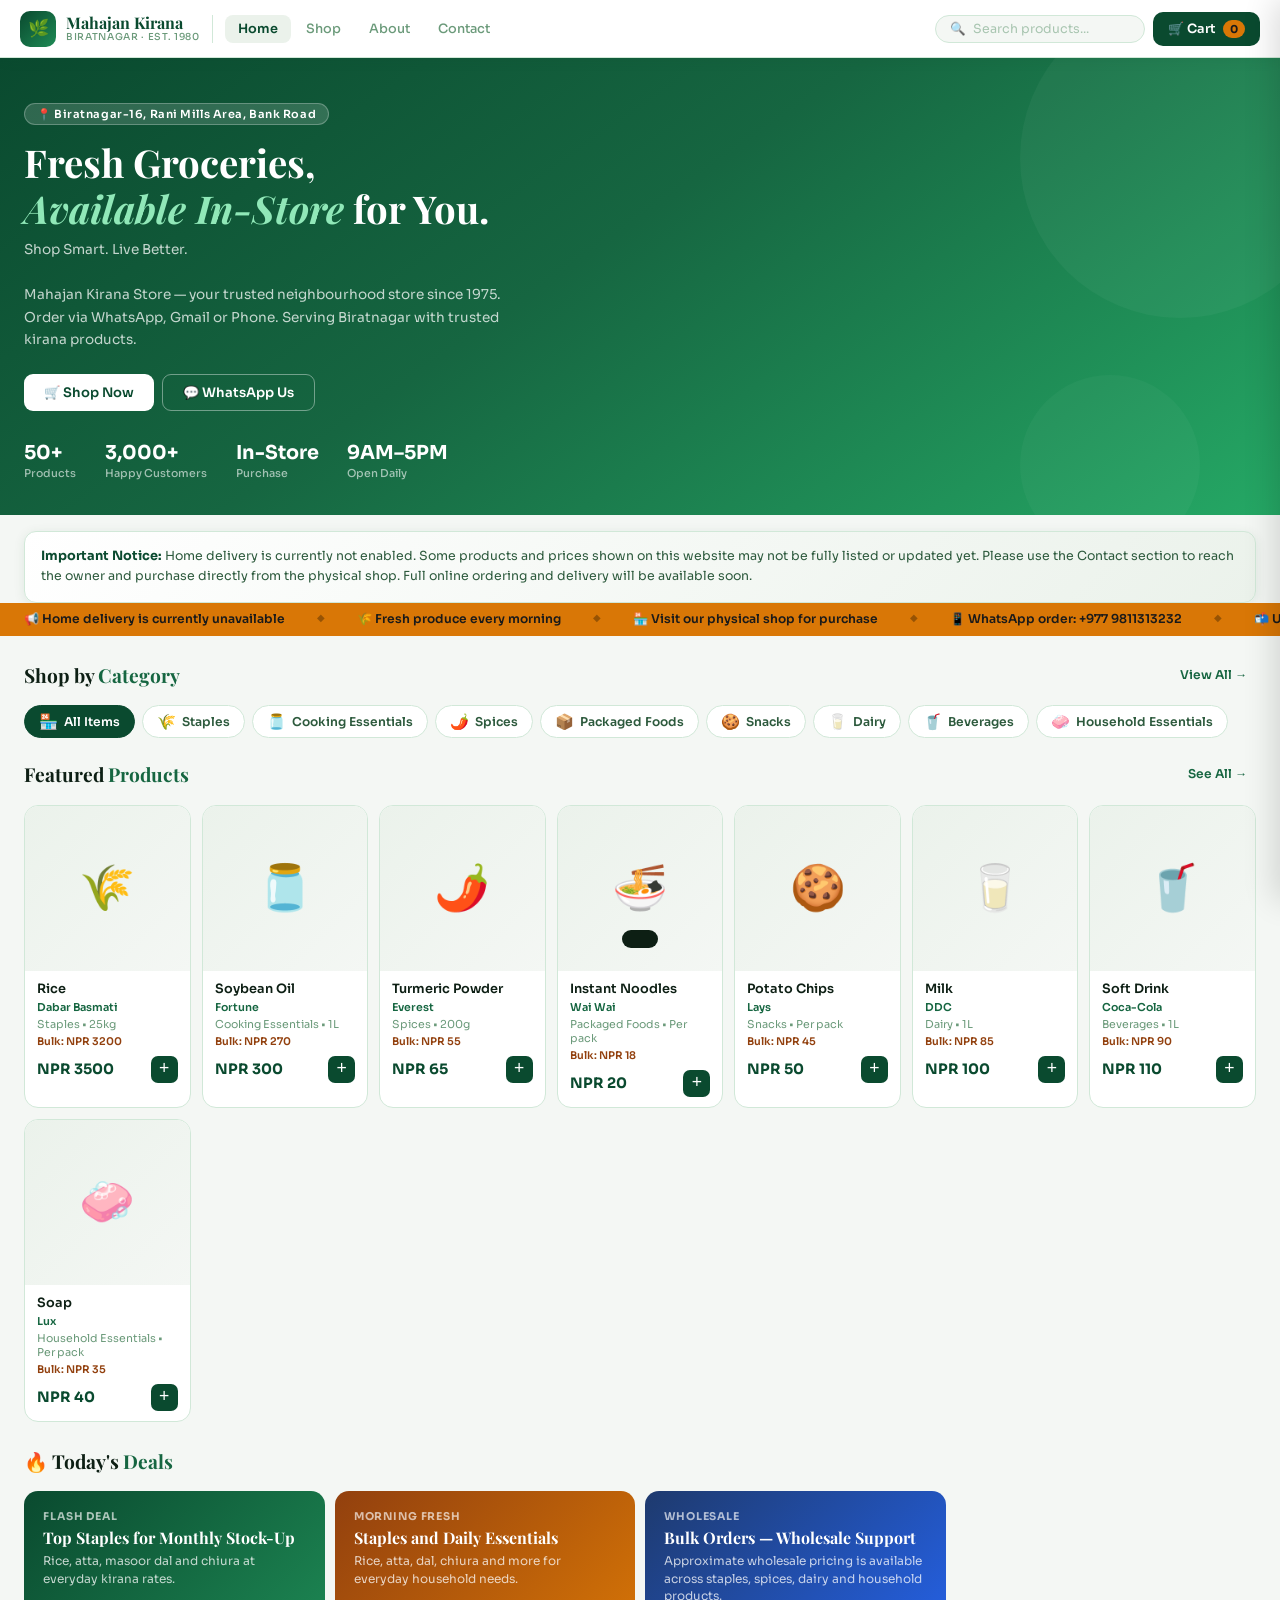
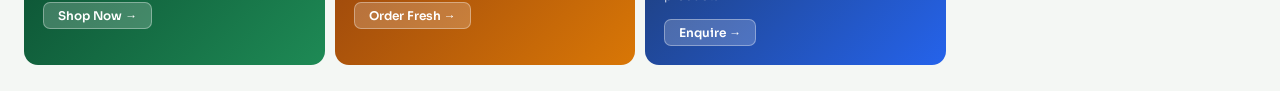
==== commit ce6b53b6: "Initial commit of changing shop time" ====
--- a/index.html
+++ b/index.html
@@ -160,7 +160,7 @@
           <div class="hstat-l">Purchase</div>
         </div>
         <div>
-          <div class="hstat-n">10AM–5PM</div>
+          <div class="hstat-n">9AM–5PM</div>
           <div class="hstat-l">Open Daily</div>
         </div>
       </div>
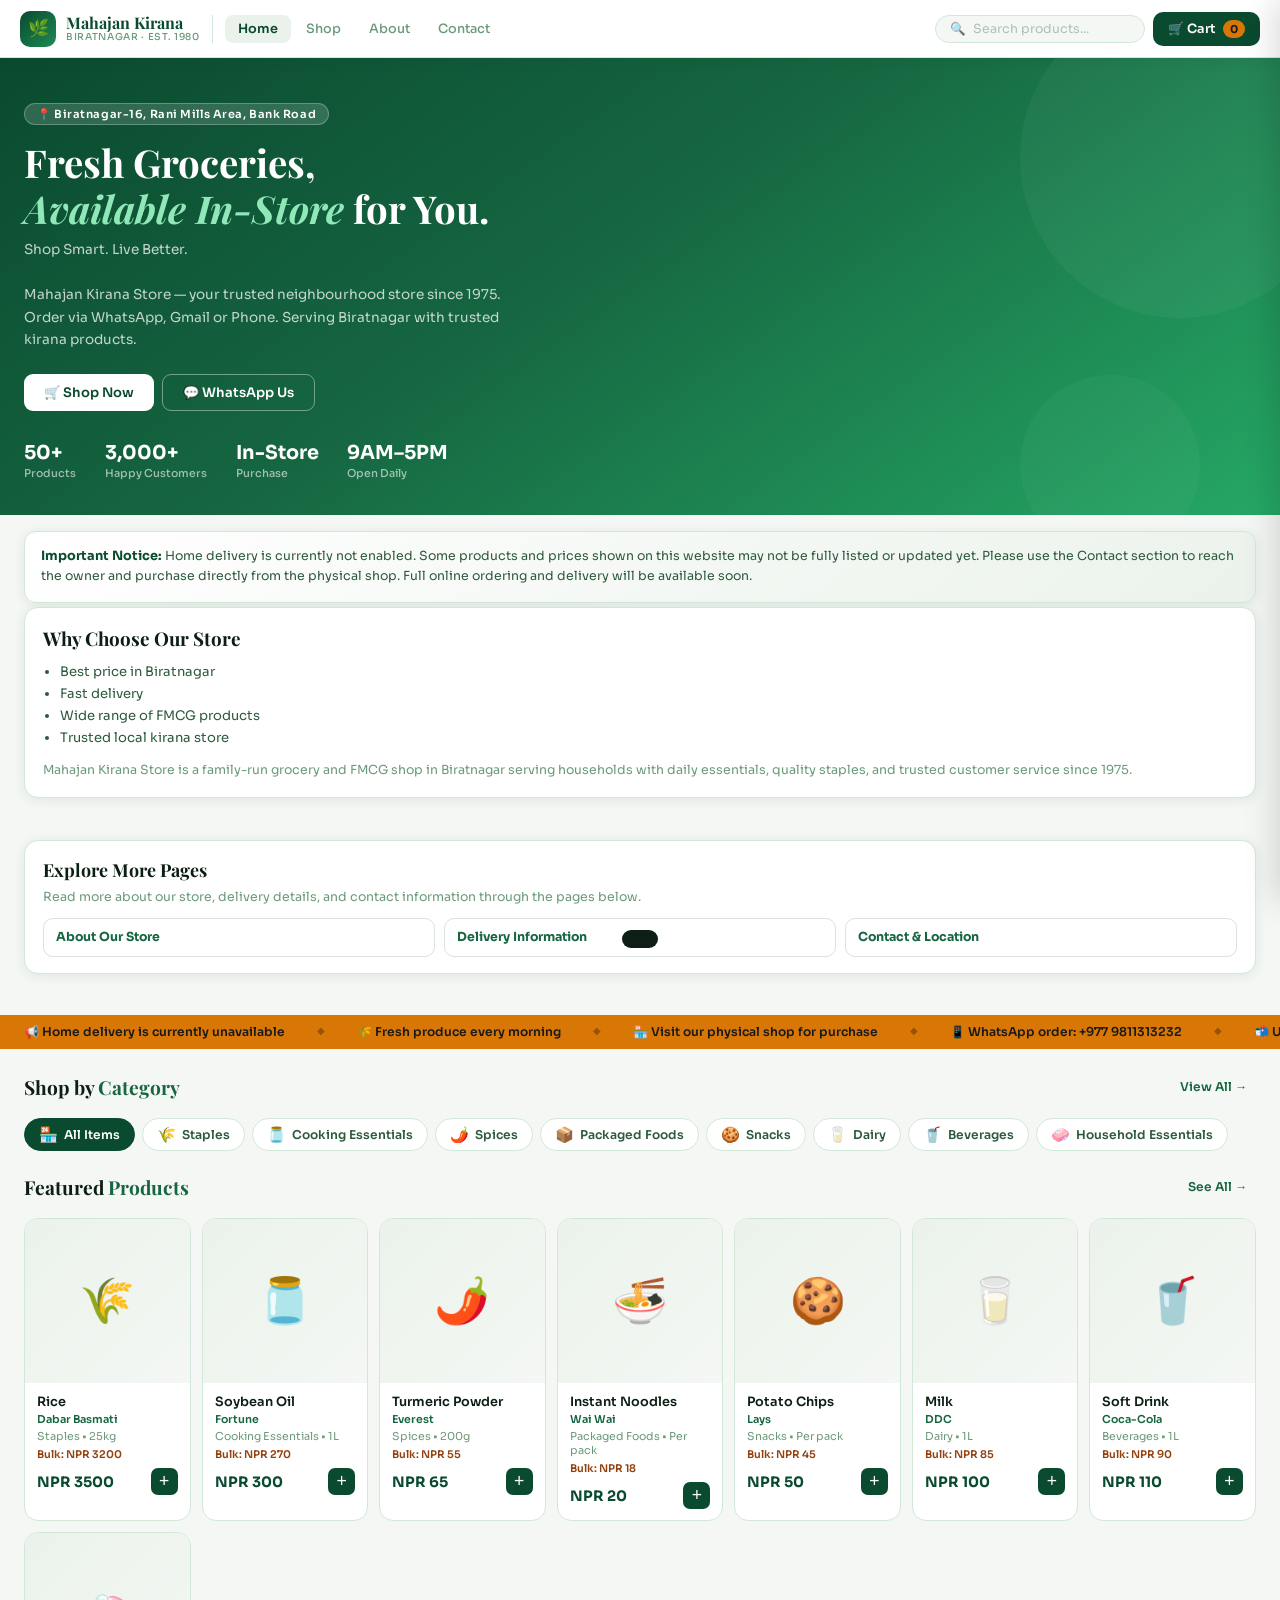
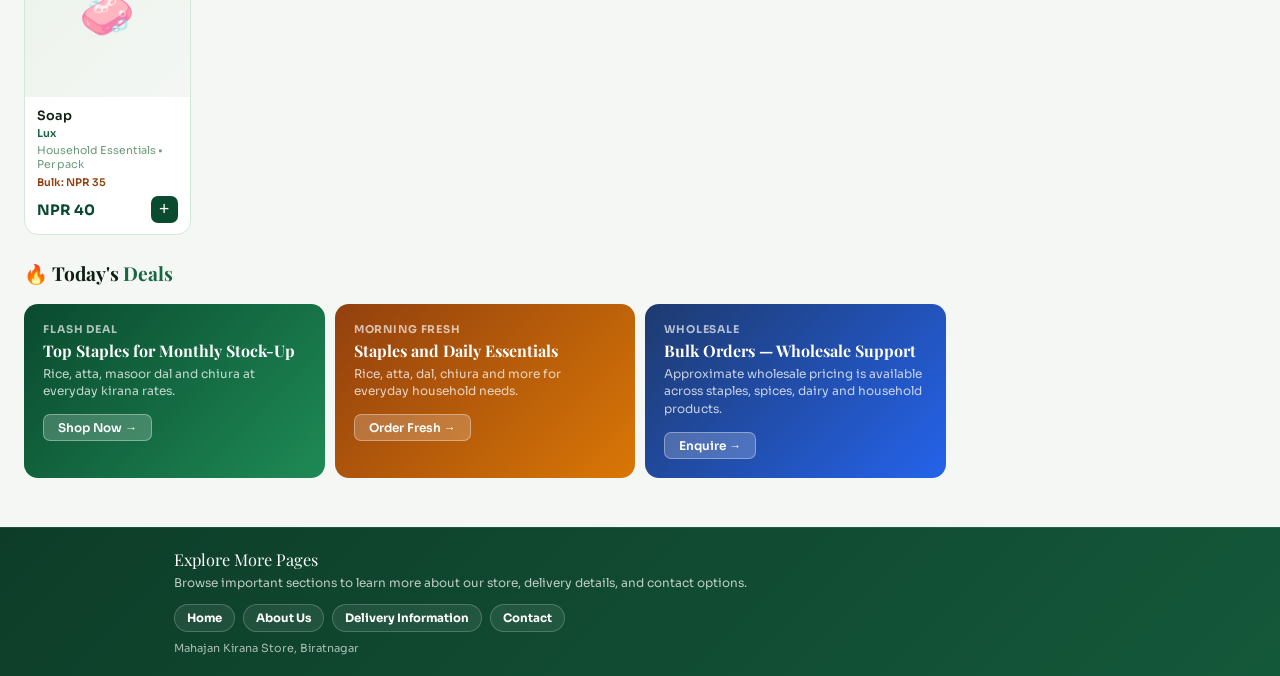
==== commit 669a921e: "seo improvement" ====
--- a/index.html
+++ b/index.html
@@ -4,18 +4,18 @@
 <meta charset="UTF-8">
 <meta name="viewport" content="width=device-width, initial-scale=1.0">
 <title>Mahajan Kirana Store | Trusted Kirana Shop in Biratnagar</title>
-<meta name="description" content="Mahajan Kirana Store is a trusted neighborhood kirana shop in Biratnagar. Browse products, check prices, and contact the owner for in-store purchase and custom orders.">
+<meta name="description" content="Buy groceries, FMCG & household items in Biratnagar. Fast delivery, best prices, trusted local kirana store in Nepal.">
 <meta name="keywords" content="Mahajan Kirana Store, Kirana Store Biratnagar, Grocery Shop Biratnagar, Nepal Kirana, Daily Essentials, Wholesale Grocery">
 <meta name="author" content="Mahajan Kirana Store">
 <meta name="robots" content="index, follow, max-image-preview:large">
 <meta name="theme-color" content="#0A4A2F">
-<link rel="canonical" href="index.html">
+<link rel="canonical" href="https://kirana-store-web.vercel.app/">
 
 <meta property="og:type" content="website">
 <meta property="og:site_name" content="Mahajan Kirana Store">
 <meta property="og:title" content="Mahajan Kirana Store | Trusted Kirana Shop in Biratnagar">
 <meta property="og:description" content="Trusted neighborhood kirana store in Biratnagar. Browse products and contact the owner for direct purchase.">
-<meta property="og:url" content="index.html">
+<meta property="og:url" content="https://kirana-store-web.vercel.app/">
 
 <meta name="twitter:card" content="summary">
 <meta name="twitter:title" content="Mahajan Kirana Store | Trusted Kirana Shop in Biratnagar">
@@ -31,6 +31,7 @@
   "@context": "https://schema.org",
   "@type": "GroceryStore",
   "name": "Mahajan Kirana Store",
+  "url": "https://kirana-store-web.vercel.app/",
   "address": {
     "@type": "PostalAddress",
     "streetAddress": "Biratnagar-16, Rani Mills Area, Bank Road",
@@ -40,7 +41,8 @@
   },
   "telephone": "+9779811313232",
   "email": "harshitshahaaai906@gmail.com",
-  "openingHours": "Mo-Su 10:00-17:00"
+  "openingHours": "Mo-Su 10:00-17:00",
+  "areaServed": "Biratnagar"
 }
 </script>
 </head>
@@ -169,6 +171,31 @@
 
   <div class="site-notice">
     <strong>Important Notice:</strong> Home delivery is currently not enabled. Some products and prices shown on this website may not be fully listed or updated yet. Please use the Contact section to reach the owner and purchase directly from the physical shop. Full online ordering and delivery will be available soon.
+  </div>
+
+  <div class="sec" style="padding-top:.3rem">
+    <div class="ccard" style="padding:1rem 1.1rem">
+      <h2 style="margin:.1rem 0 .6rem;font-size:1.18rem;font-family:'Playfair Display',serif;color:var(--t1)">Why Choose Our Store</h2>
+      <ul style="margin:0 0 .7rem 1.1rem;padding:0;color:var(--t2);font-size:.82rem;line-height:1.7">
+        <li>Best price in Biratnagar</li>
+        <li>Fast delivery</li>
+        <li>Wide range of FMCG products</li>
+        <li>Trusted local kirana store</li>
+      </ul>
+      <p style="font-size:.78rem;color:var(--t3);margin:.3rem 0 0;line-height:1.6">Mahajan Kirana Store is a family-run grocery and FMCG shop in Biratnagar serving households with daily essentials, quality staples, and trusted customer service since 1975.</p>
+    </div>
+  </div>
+
+  <div class="sec" style="padding-top:0">
+    <div class="ccard" style="padding:1rem 1.1rem">
+      <h2 style="margin:.1rem 0 .45rem;font-size:1.12rem;font-family:'Playfair Display',serif;color:var(--t1)">Explore More Pages</h2>
+      <p style="font-size:.78rem;color:var(--t3);margin:0 0 .6rem;line-height:1.6">Read more about our store, delivery details, and contact information through the pages below.</p>
+      <div style="display:grid;grid-template-columns:repeat(auto-fit,minmax(190px,1fr));gap:.55rem">
+        <a href="about.html" style="display:block;padding:.65rem .75rem;border:1px solid rgba(12,62,40,.15);border-radius:10px;text-decoration:none;color:var(--g2);font-weight:700;font-size:.78rem">About Our Store</a>
+        <a href="delivery.html" style="display:block;padding:.65rem .75rem;border:1px solid rgba(12,62,40,.15);border-radius:10px;text-decoration:none;color:var(--g2);font-weight:700;font-size:.78rem">Delivery Information</a>
+        <a href="contact.html" style="display:block;padding:.65rem .75rem;border:1px solid rgba(12,62,40,.15);border-radius:10px;text-decoration:none;color:var(--g2);font-weight:700;font-size:.78rem">Contact & Location</a>
+      </div>
+    </div>
   </div>
 
   <div class="ticker">
@@ -434,6 +461,20 @@
   </div>
 </div>
 
+<footer class="site-footer">
+  <div class="site-footer-inner">
+    <div class="site-footer-title">Explore More Pages</div>
+    <div class="site-footer-sub">Browse important sections to learn more about our store, delivery details, and contact options.</div>
+    <div class="site-footer-links">
+      <a class="site-footer-link" href="index.html">Home</a>
+      <a class="site-footer-link" href="about.html">About Us</a>
+      <a class="site-footer-link" href="delivery.html">Delivery Information</a>
+      <a class="site-footer-link" href="contact.html">Contact</a>
+    </div>
+    <div class="site-footer-copy">Mahajan Kirana Store, Biratnagar</div>
+  </div>
+</footer>
+
 <script src="assets/js/script.js"></script>
 </body>
 </html>
--- a/assets/css/styles.css
+++ b/assets/css/styles.css
@@ -1567,6 +1567,168 @@
     font-weight: 700
   }
 
+  .info-page {
+    min-height: 100vh;
+    background:
+      radial-gradient(circle at top right, rgba(37, 168, 101, .11), transparent 42%),
+      radial-gradient(circle at bottom left, rgba(217, 119, 6, .1), transparent 38%),
+      var(--bg);
+  }
+
+  .info-shell {
+    max-width: 940px;
+    margin: 0 auto;
+    padding: 1.6rem 1.5rem 2.3rem;
+  }
+
+  .info-topnav {
+    display: flex;
+    flex-wrap: wrap;
+    gap: 8px;
+    margin-bottom: .9rem;
+  }
+
+  .info-navlink {
+    display: inline-flex;
+    align-items: center;
+    gap: 5px;
+    text-decoration: none;
+    color: var(--g2);
+    font-size: .73rem;
+    font-weight: 700;
+    background: var(--bg2);
+    border: 1px solid var(--bdr);
+    border-radius: 999px;
+    padding: 6px 12px;
+    transition: all .15s;
+  }
+
+  .info-navlink:hover {
+    border-color: var(--g2);
+    background: var(--bg3);
+    color: var(--g1);
+  }
+
+  .info-card {
+    background: var(--bg2);
+    border: 1px solid var(--bdr);
+    border-radius: 16px;
+    padding: 1.35rem 1.4rem;
+    box-shadow: var(--sh);
+    margin-bottom: .95rem;
+  }
+
+  .info-h1 {
+    font-family: 'Playfair Display', serif;
+    margin: 0 0 .55rem;
+    font-size: clamp(1.35rem, 2.7vw, 2rem);
+    line-height: 1.2;
+    color: var(--t1);
+  }
+
+  .info-h2 {
+    font-family: 'Playfair Display', serif;
+    margin: 1rem 0 .45rem;
+    font-size: 1.08rem;
+    color: var(--t1);
+  }
+
+  .info-copy {
+    font-size: .82rem;
+    color: var(--t2);
+    line-height: 1.72;
+    margin-bottom: .35rem;
+  }
+
+  .info-list {
+    margin: .1rem 0 .35rem 1.1rem;
+    color: var(--t2);
+    font-size: .8rem;
+    line-height: 1.78;
+  }
+
+  .info-links {
+    display: grid;
+    grid-template-columns: repeat(auto-fit, minmax(170px, 1fr));
+    gap: 8px;
+    margin-top: .6rem;
+  }
+
+  .info-link-card {
+    display: block;
+    text-decoration: none;
+    color: var(--g2);
+    background: var(--bg2);
+    border: 1px solid var(--bdr);
+    border-radius: 10px;
+    padding: .62rem .72rem;
+    font-size: .76rem;
+    font-weight: 700;
+    transition: all .15s;
+  }
+
+  .info-link-card:hover {
+    border-color: var(--g2);
+    background: var(--bg3);
+    color: var(--g1);
+  }
+
+  .site-footer {
+    background: linear-gradient(135deg, #0d3d28, #14583a);
+    border-top: 1px solid rgba(255, 255, 255, .08);
+    margin-top: 1.5rem;
+    color: rgba(255, 255, 255, .85);
+  }
+
+  .site-footer-inner {
+    max-width: 980px;
+    margin: 0 auto;
+    padding: 1.25rem 1.5rem 1.35rem;
+  }
+
+  .site-footer-title {
+    font-family: 'Playfair Display', serif;
+    font-size: 1.02rem;
+    margin-bottom: .22rem;
+    color: #fff;
+  }
+
+  .site-footer-sub {
+    font-size: .75rem;
+    color: rgba(255, 255, 255, .72);
+    margin-bottom: .7rem;
+    line-height: 1.55;
+  }
+
+  .site-footer-links {
+    display: flex;
+    flex-wrap: wrap;
+    gap: 8px;
+    margin-bottom: .55rem;
+  }
+
+  .site-footer-link {
+    text-decoration: none;
+    color: #fff;
+    background: rgba(255, 255, 255, .08);
+    border: 1px solid rgba(255, 255, 255, .2);
+    border-radius: 999px;
+    padding: 6px 12px;
+    font-size: .73rem;
+    font-weight: 700;
+    transition: all .15s;
+  }
+
+  .site-footer-link:hover {
+    background: rgba(255, 255, 255, .16);
+    border-color: rgba(255, 255, 255, .38);
+  }
+
+  .site-footer-copy {
+    font-size: .7rem;
+    color: rgba(255, 255, 255, .64);
+  }
+
   @media(max-width:860px) {
     #nav {
       height: auto;
@@ -1615,7 +1777,8 @@
 
     .hero-inner,
     .contact-wrap,
-    .about-page {
+    .about-page,
+    .info-shell {
       max-width: none
     }
 
@@ -1625,7 +1788,9 @@
 
     .sec,
     .contact-wrap,
-    .about-page {
+    .about-page,
+    .info-shell,
+    .site-footer-inner {
       padding-left: 1.2rem;
       padding-right: 1.2rem
     }
@@ -1706,7 +1871,9 @@
 
     .sec,
     .contact-wrap,
-    .about-page {
+    .about-page,
+    .info-shell,
+    .site-footer-inner {
       padding: 1.2rem 1rem
     }
 
@@ -1784,5 +1951,13 @@
     .about-grid.three {
       grid-template-columns: 1fr
     }
-  }
-
+
+    .info-card {
+      padding: 1rem;
+    }
+
+    .site-footer-links {
+      gap: 7px;
+    }
+  }
+
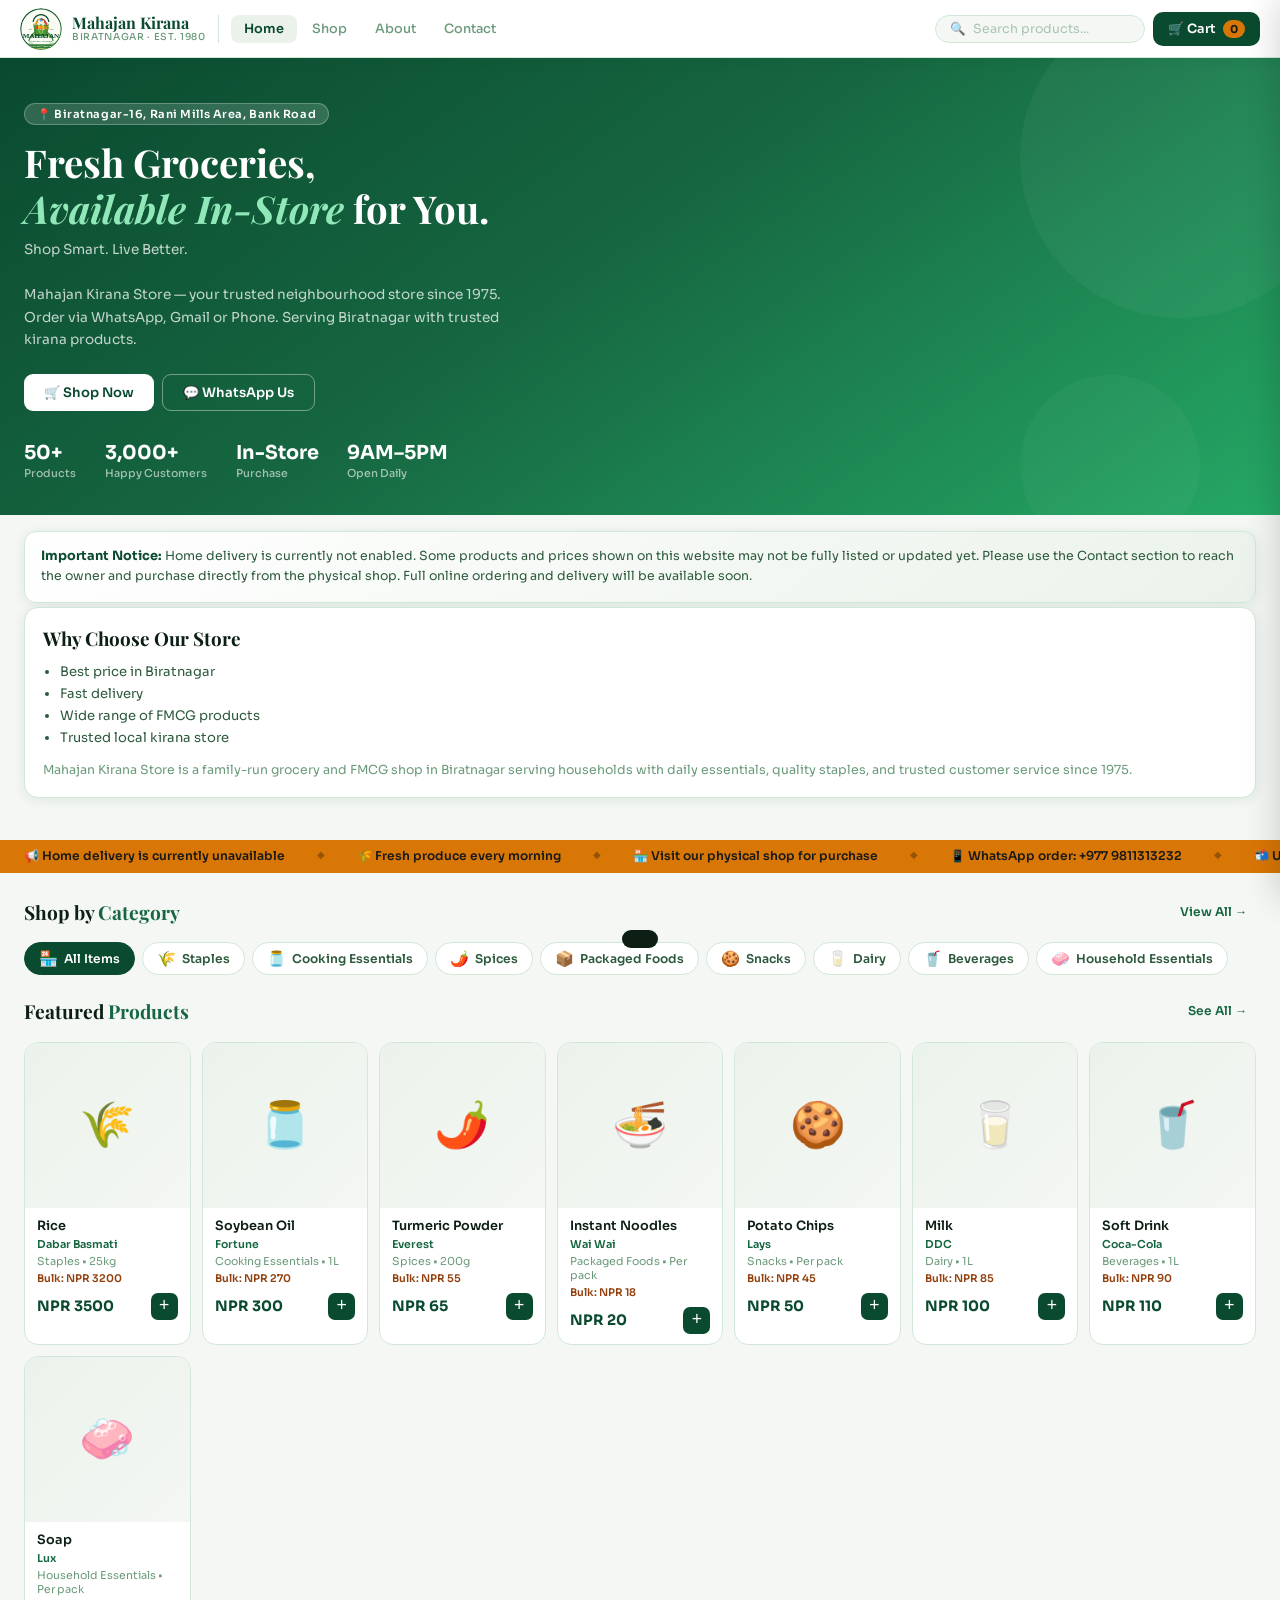
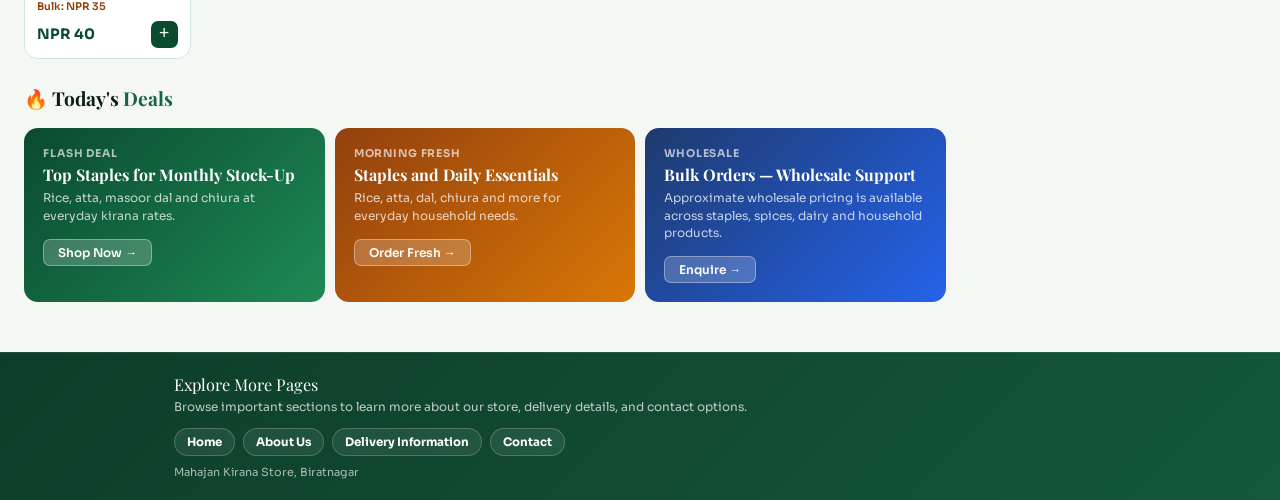
==== commit 70d223f9: "added logo" ====
--- a/index.html
+++ b/index.html
@@ -10,6 +10,8 @@
 <meta name="robots" content="index, follow, max-image-preview:large">
 <meta name="theme-color" content="#0A4A2F">
 <link rel="canonical" href="https://kirana-store-web.vercel.app/">
+<link rel="icon" type="image/svg+xml" href="assets/images/mahaajan-logo.svg">
+<link rel="apple-touch-icon" href="assets/images/mahaajan-logo.svg">
 
 <meta property="og:type" content="website">
 <meta property="og:site_name" content="Mahajan Kirana Store">
@@ -50,7 +52,7 @@
 
 <div id="nav">
   <div class="logo-wrap" onclick="go('home')">
-    <div class="logo-sq">🌿</div>
+    <div class="logo-sq"><img class="logo-img" src="assets/images/mahaajan-logo.svg" alt="Mahajan Kirana Store logo"></div>
     <div>
       <div class="logo-name">Mahajan Kirana</div>
       <div class="logo-tag">Biratnagar · Est. 1980</div>
@@ -183,18 +185,6 @@
         <li>Trusted local kirana store</li>
       </ul>
       <p style="font-size:.78rem;color:var(--t3);margin:.3rem 0 0;line-height:1.6">Mahajan Kirana Store is a family-run grocery and FMCG shop in Biratnagar serving households with daily essentials, quality staples, and trusted customer service since 1975.</p>
-    </div>
-  </div>
-
-  <div class="sec" style="padding-top:0">
-    <div class="ccard" style="padding:1rem 1.1rem">
-      <h2 style="margin:.1rem 0 .45rem;font-size:1.12rem;font-family:'Playfair Display',serif;color:var(--t1)">Explore More Pages</h2>
-      <p style="font-size:.78rem;color:var(--t3);margin:0 0 .6rem;line-height:1.6">Read more about our store, delivery details, and contact information through the pages below.</p>
-      <div style="display:grid;grid-template-columns:repeat(auto-fit,minmax(190px,1fr));gap:.55rem">
-        <a href="about.html" style="display:block;padding:.65rem .75rem;border:1px solid rgba(12,62,40,.15);border-radius:10px;text-decoration:none;color:var(--g2);font-weight:700;font-size:.78rem">About Our Store</a>
-        <a href="delivery.html" style="display:block;padding:.65rem .75rem;border:1px solid rgba(12,62,40,.15);border-radius:10px;text-decoration:none;color:var(--g2);font-weight:700;font-size:.78rem">Delivery Information</a>
-        <a href="contact.html" style="display:block;padding:.65rem .75rem;border:1px solid rgba(12,62,40,.15);border-radius:10px;text-decoration:none;color:var(--g2);font-weight:700;font-size:.78rem">Contact & Location</a>
-      </div>
     </div>
   </div>
 
--- a/assets/css/styles.css
+++ b/assets/css/styles.css
@@ -72,14 +72,24 @@
   }
 
   .logo-sq {
-    width: 36px;
-    height: 36px;
-    border-radius: 10px;
-    background: linear-gradient(135deg, var(--g1), var(--g3));
+    width: 42px;
+    height: 42px;
+    border-radius: 50%;
+    background: transparent;
     display: flex;
     align-items: center;
     justify-content: center;
-    font-size: 17px
+    font-size: 17px;
+    overflow: hidden;
+    padding: 0;
+    flex-shrink: 0
+  }
+
+  .logo-img {
+    width: 100%;
+    height: 100%;
+    display: block;
+    object-fit: contain
   }
 
   .logo-name {
@@ -1581,6 +1591,29 @@
     padding: 1.6rem 1.5rem 2.3rem;
   }
 
+  .info-brand {
+    display: inline-flex;
+    align-items: center;
+    gap: 10px;
+    text-decoration: none;
+    margin-bottom: .85rem;
+  }
+
+  .logo-sq-sm {
+    width: 42px;
+    height: 42px;
+    border-radius: 12px;
+    padding: 3px;
+  }
+
+  .info-brand-text {
+    font-family: 'Playfair Display', serif;
+    font-size: 1.02rem;
+    font-weight: 700;
+    color: var(--g1);
+    line-height: 1.1;
+  }
+
   .info-topnav {
     display: flex;
     flex-wrap: wrap;
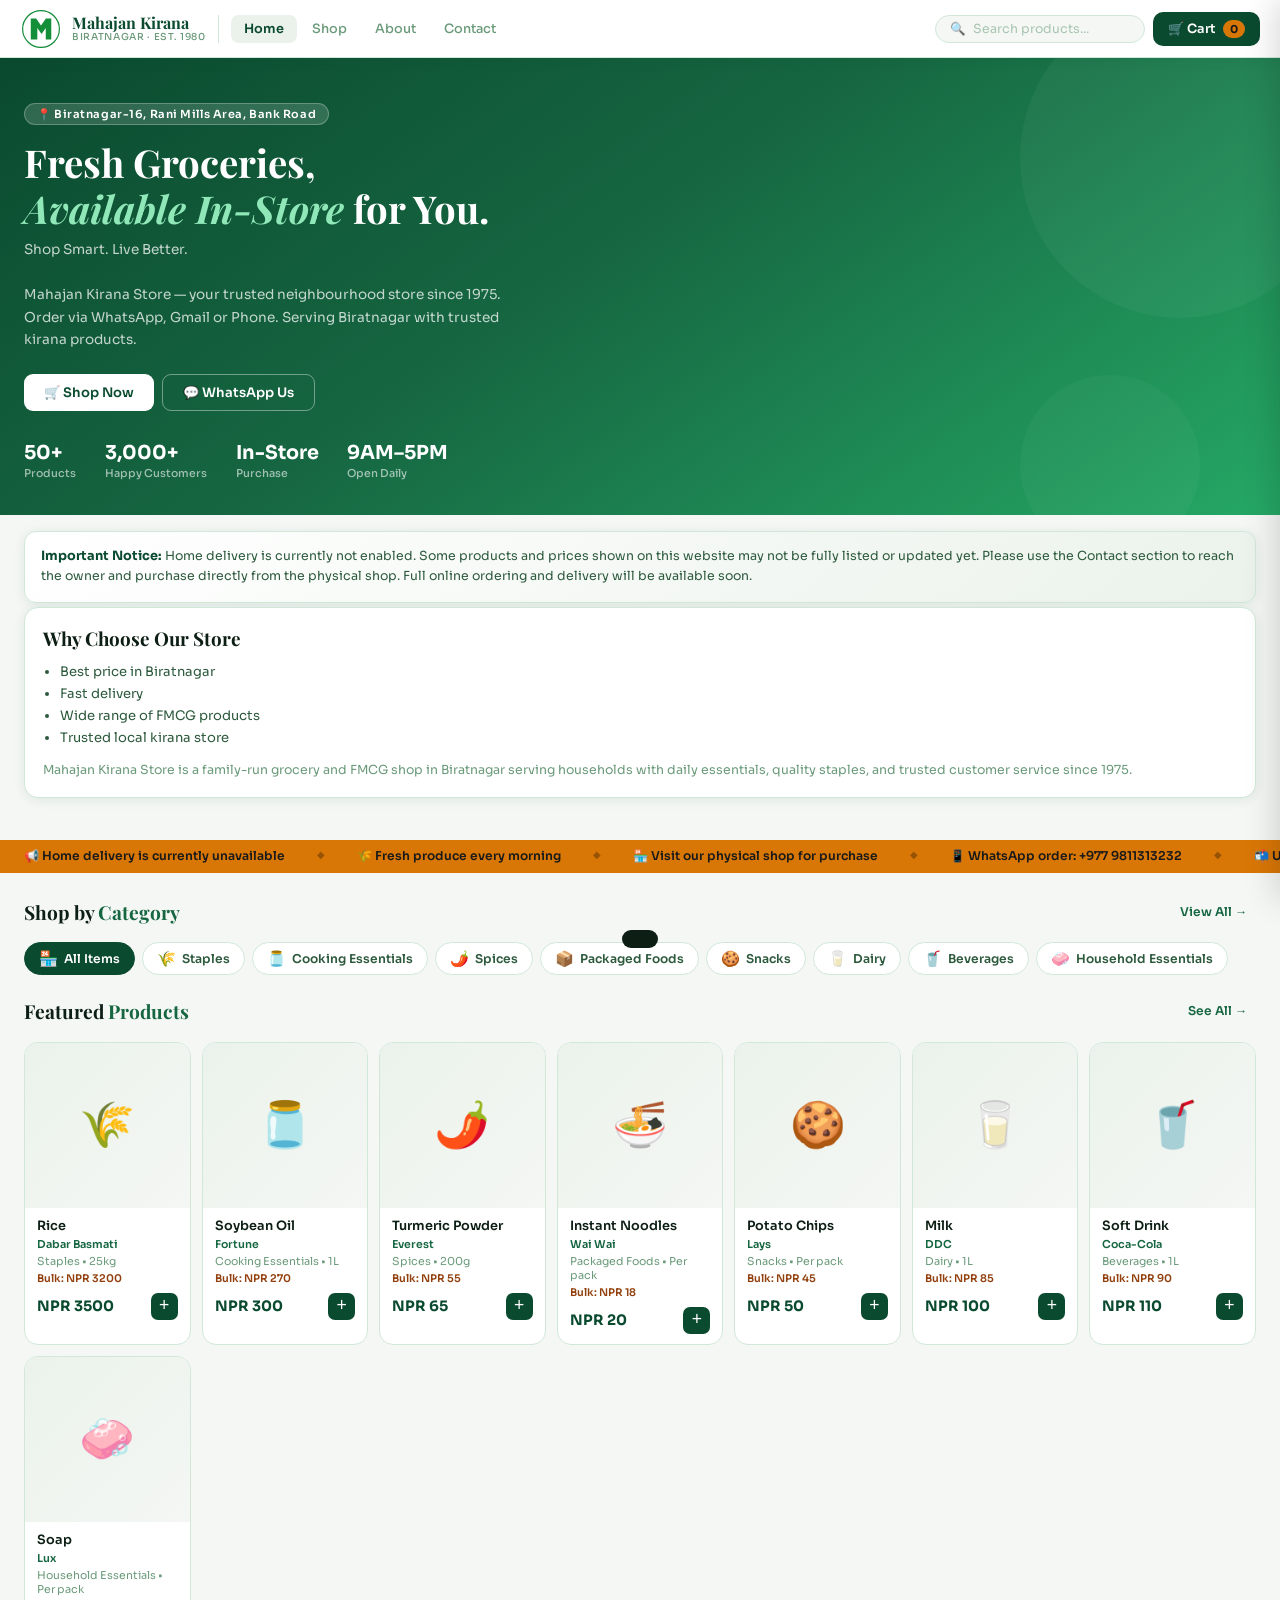
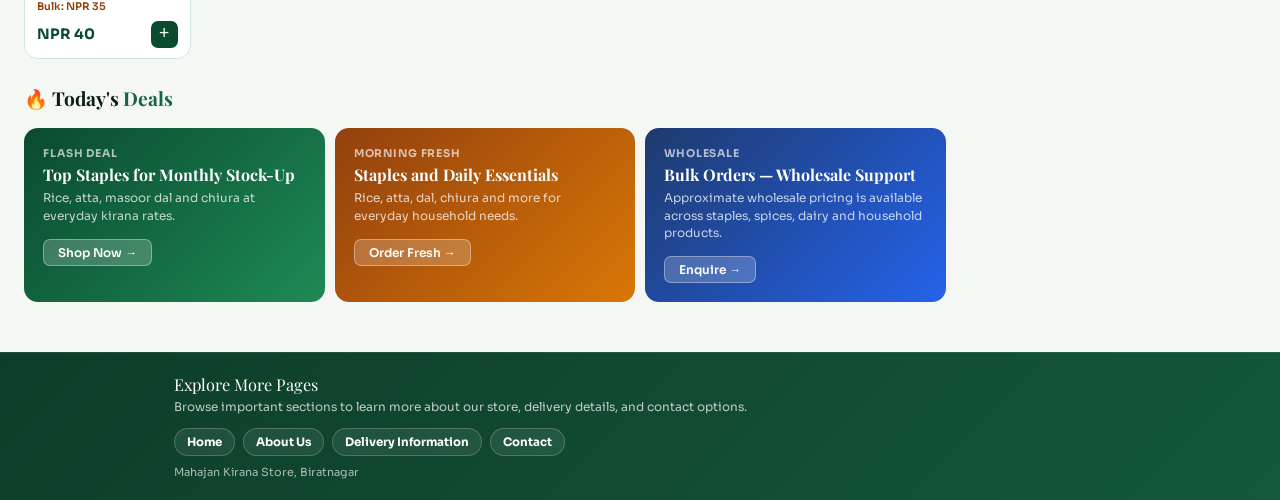
==== commit 06de75d3: "logo updated" ====
--- a/index.html
+++ b/index.html
@@ -11,7 +11,7 @@
 <meta name="theme-color" content="#0A4A2F">
 <link rel="canonical" href="https://kirana-store-web.vercel.app/">
 <link rel="icon" type="image/svg+xml" href="assets/images/mahaajan-logo.svg">
-<link rel="apple-touch-icon" href="assets/images/mahaajan-logo.svg">
+<link rel="apple-touch-icon" href="assets/images/mahaajan-logo.png">
 
 <meta property="og:type" content="website">
 <meta property="og:site_name" content="Mahajan Kirana Store">
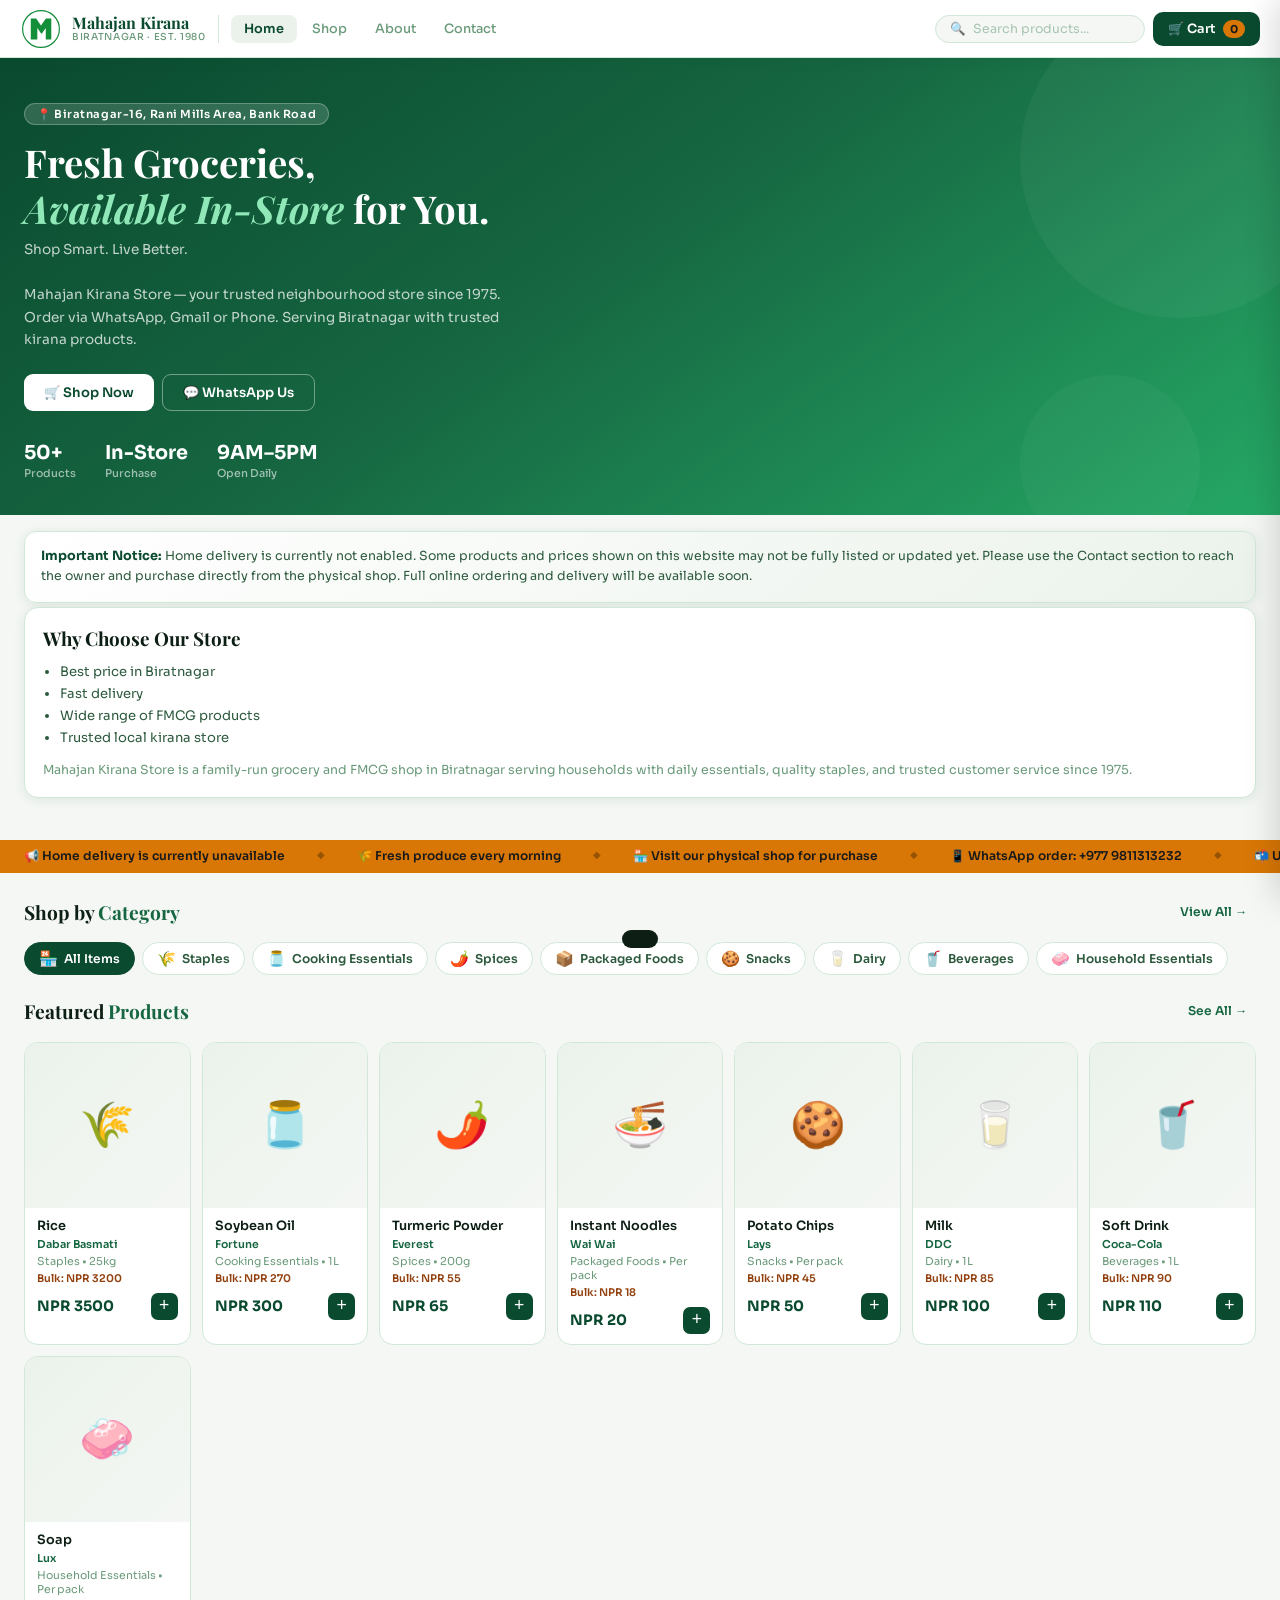
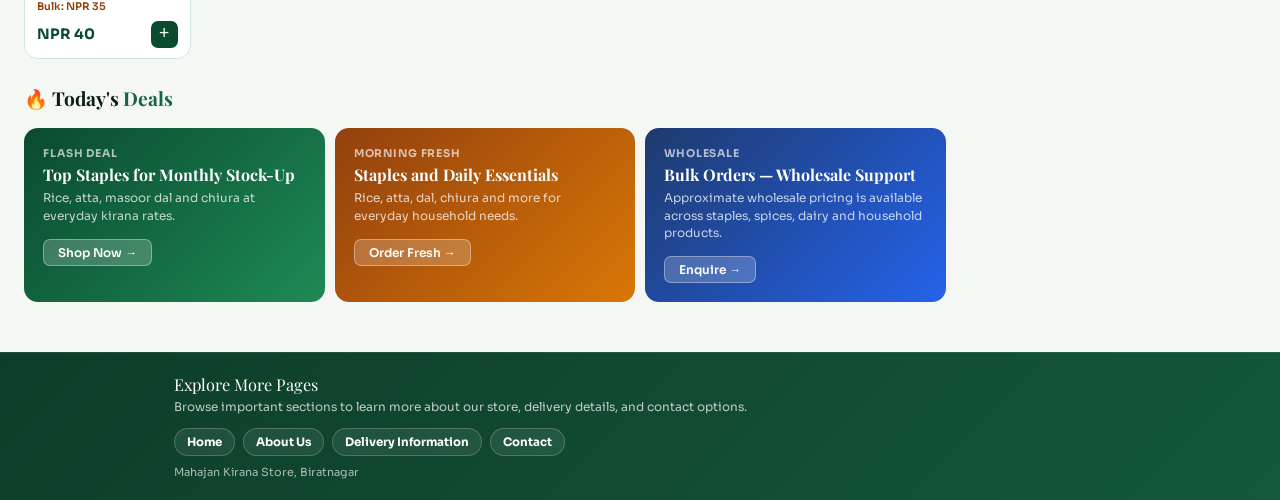
==== commit 685b391d: "Remove 3,000+ Happy Customers from homepage" ====
--- a/index.html
+++ b/index.html
@@ -9,8 +9,7 @@
 <meta name="author" content="Mahajan Kirana Store">
 <meta name="robots" content="index, follow, max-image-preview:large">
 <meta name="theme-color" content="#0A4A2F">
-<link rel="canonical" href="https://kirana-store-web.vercel.app/">
-<link rel="icon" type="image/svg+xml" href="assets/images/mahaajan-logo.svg">
+<link rel="canonical" href="https://kirana-store-web.vercel.app/"><link rel="icon" type="image/svg+xml" href="assets/images/mahaajan-logo.svg">
 <link rel="apple-touch-icon" href="assets/images/mahaajan-logo.png">
 
 <meta property="og:type" content="website">
@@ -34,6 +33,9 @@
   "@type": "GroceryStore",
   "name": "Mahajan Kirana Store",
   "url": "https://kirana-store-web.vercel.app/",
+  "logo": "https://kirana-store-web.vercel.app/assets/images/mahaajan-logo.svg",
+  "image": "https://kirana-store-web.vercel.app/assets/images/mahaajan-logo.svg",
+  "description": "Trusted neighborhood kirana store in Biratnagar. Buy groceries, FMCG & household items online.",
   "address": {
     "@type": "PostalAddress",
     "streetAddress": "Biratnagar-16, Rani Mills Area, Bank Road",
@@ -155,10 +157,7 @@
           <div class="hstat-n">50+</div>
           <div class="hstat-l">Products</div>
         </div>
-        <div>
-          <div class="hstat-n">3,000+</div>
-          <div class="hstat-l">Happy Customers</div>
-        </div>
+        <!-- Removed: 3,000+ Happy Customers -->
         <div>
           <div class="hstat-n">In-Store</div>
           <div class="hstat-l">Purchase</div>
